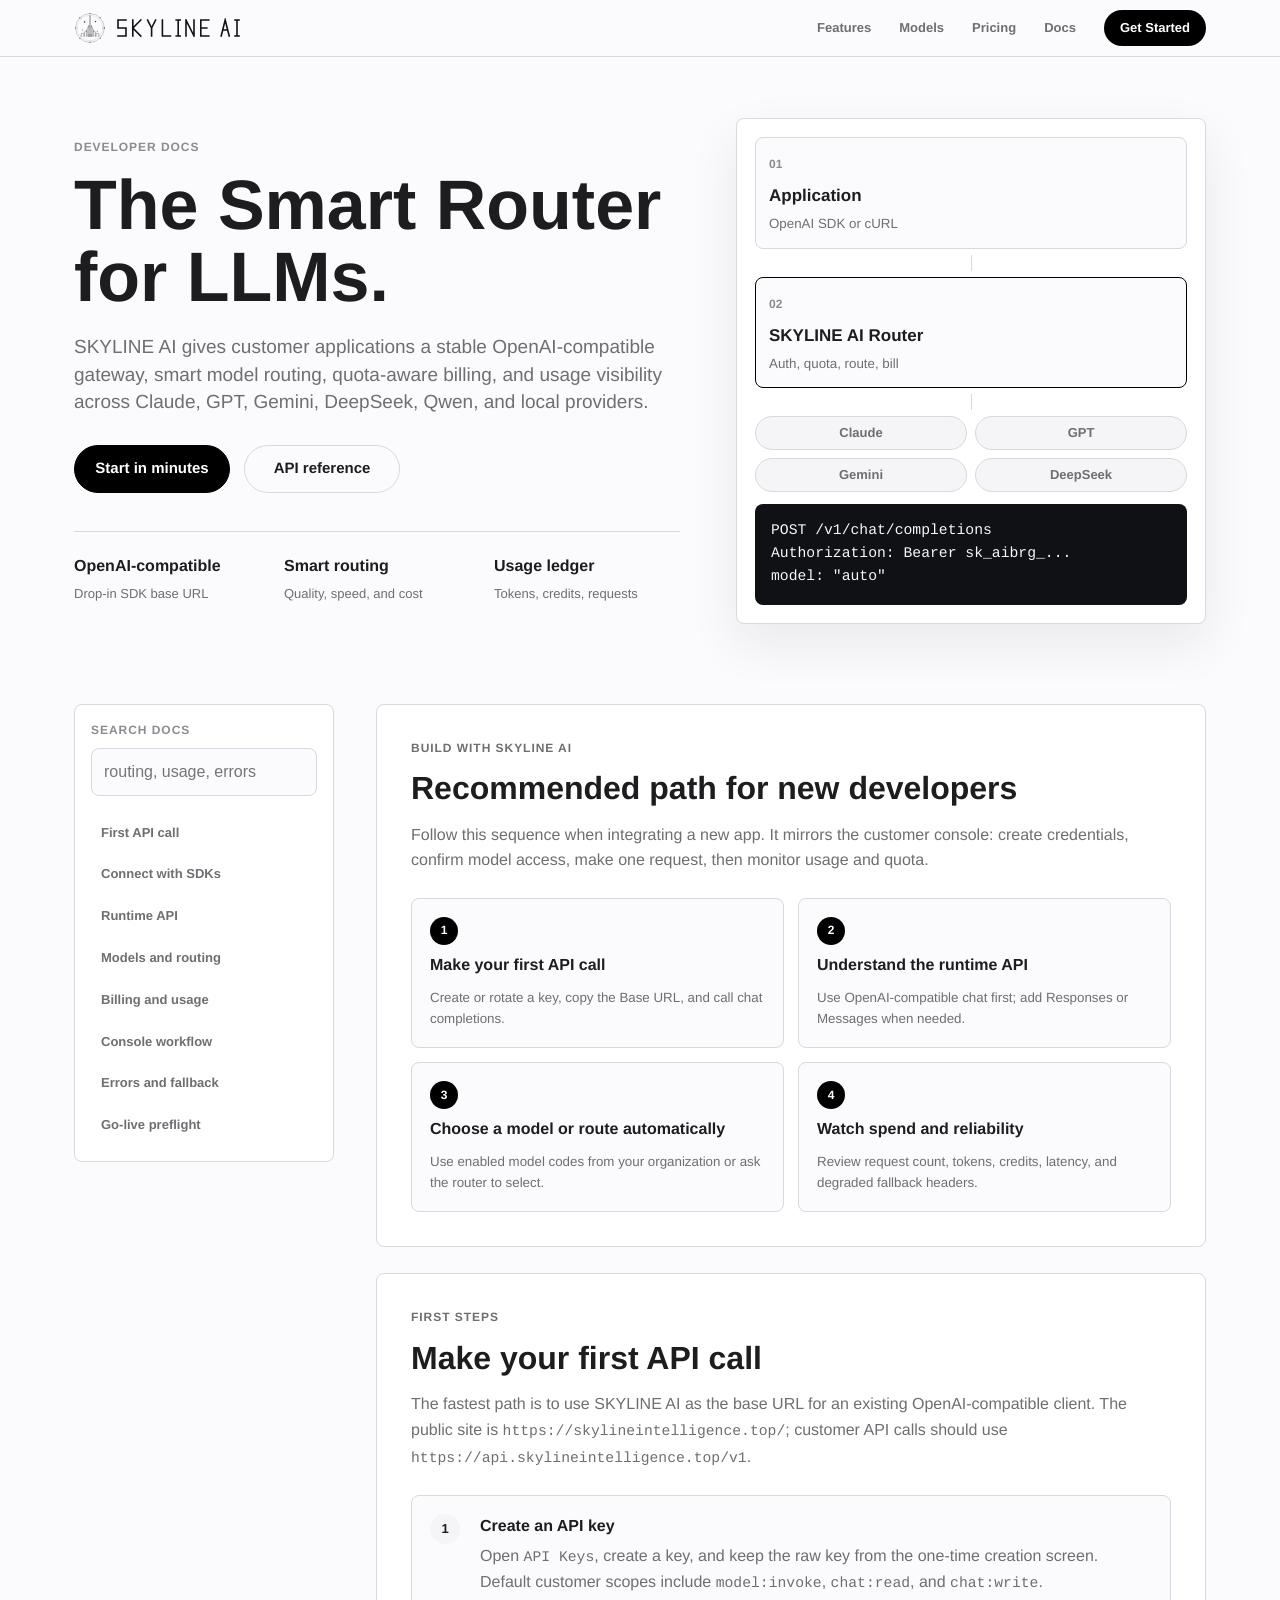
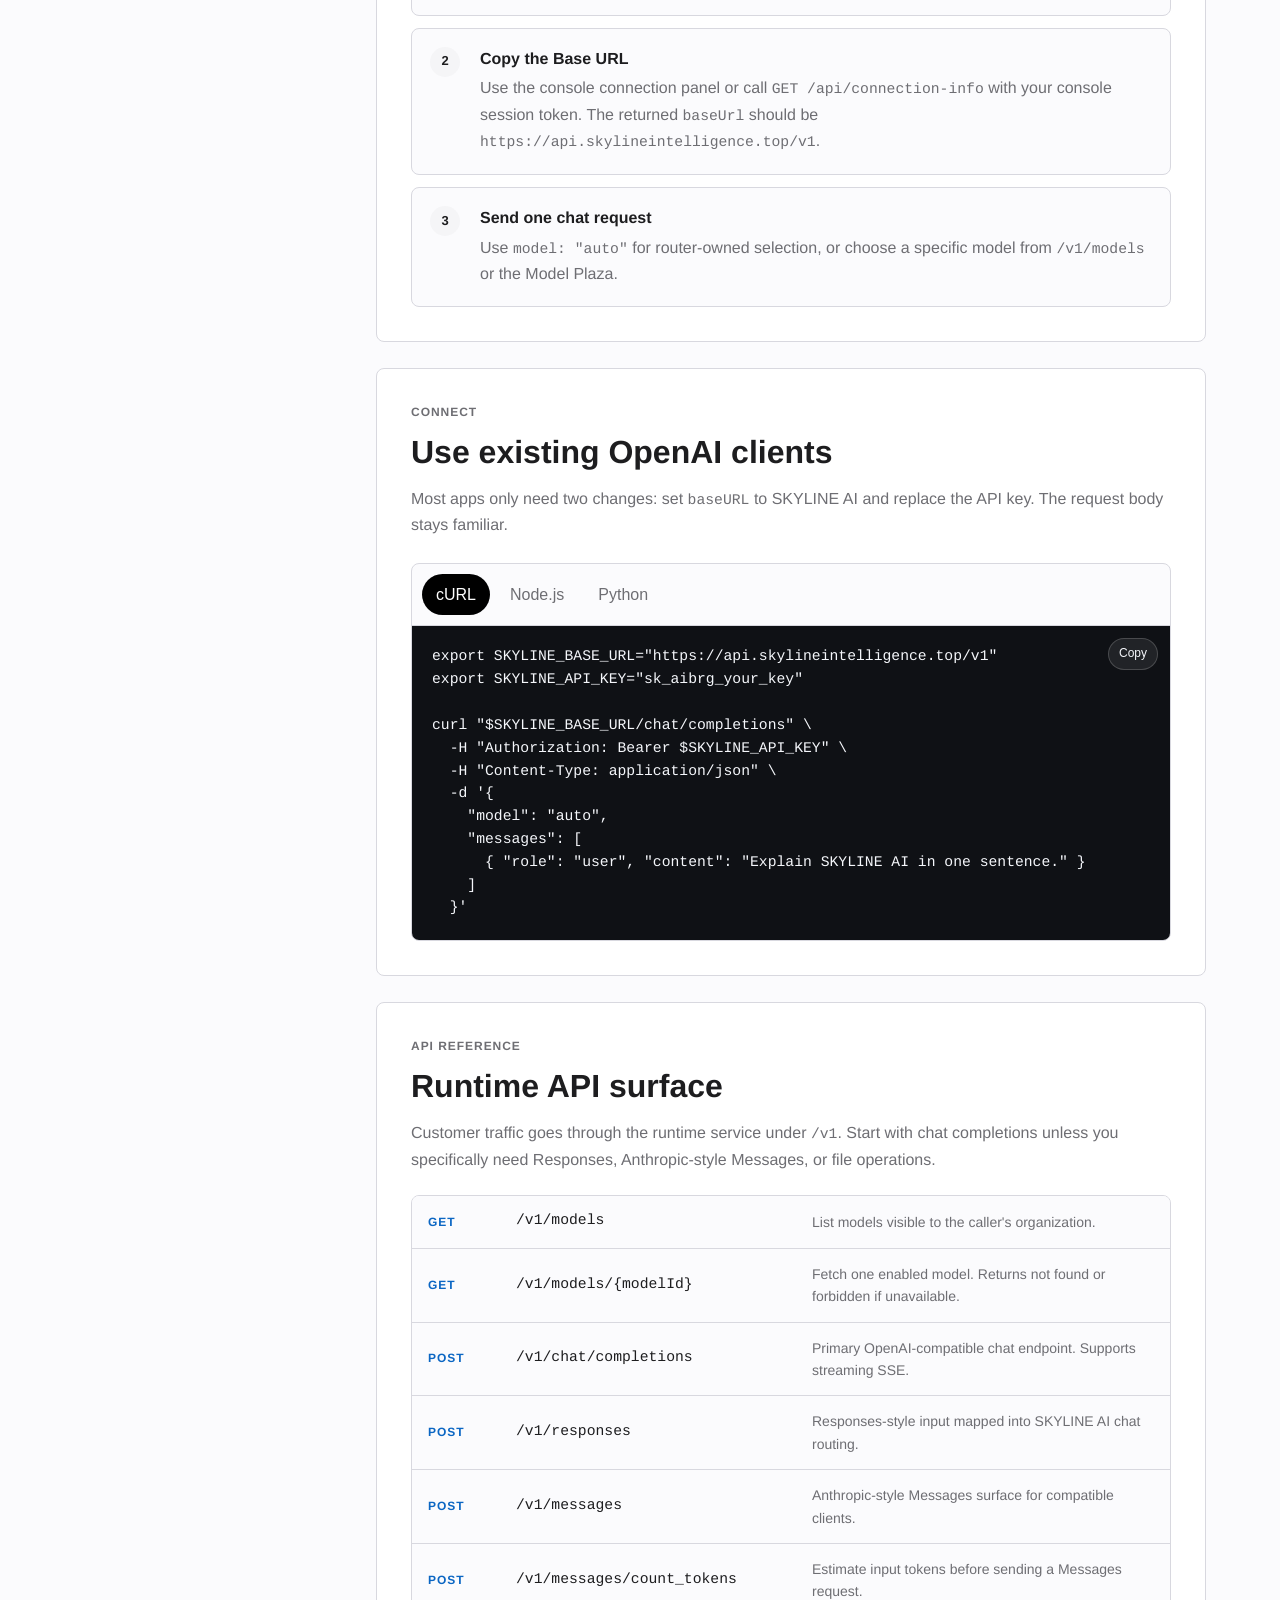
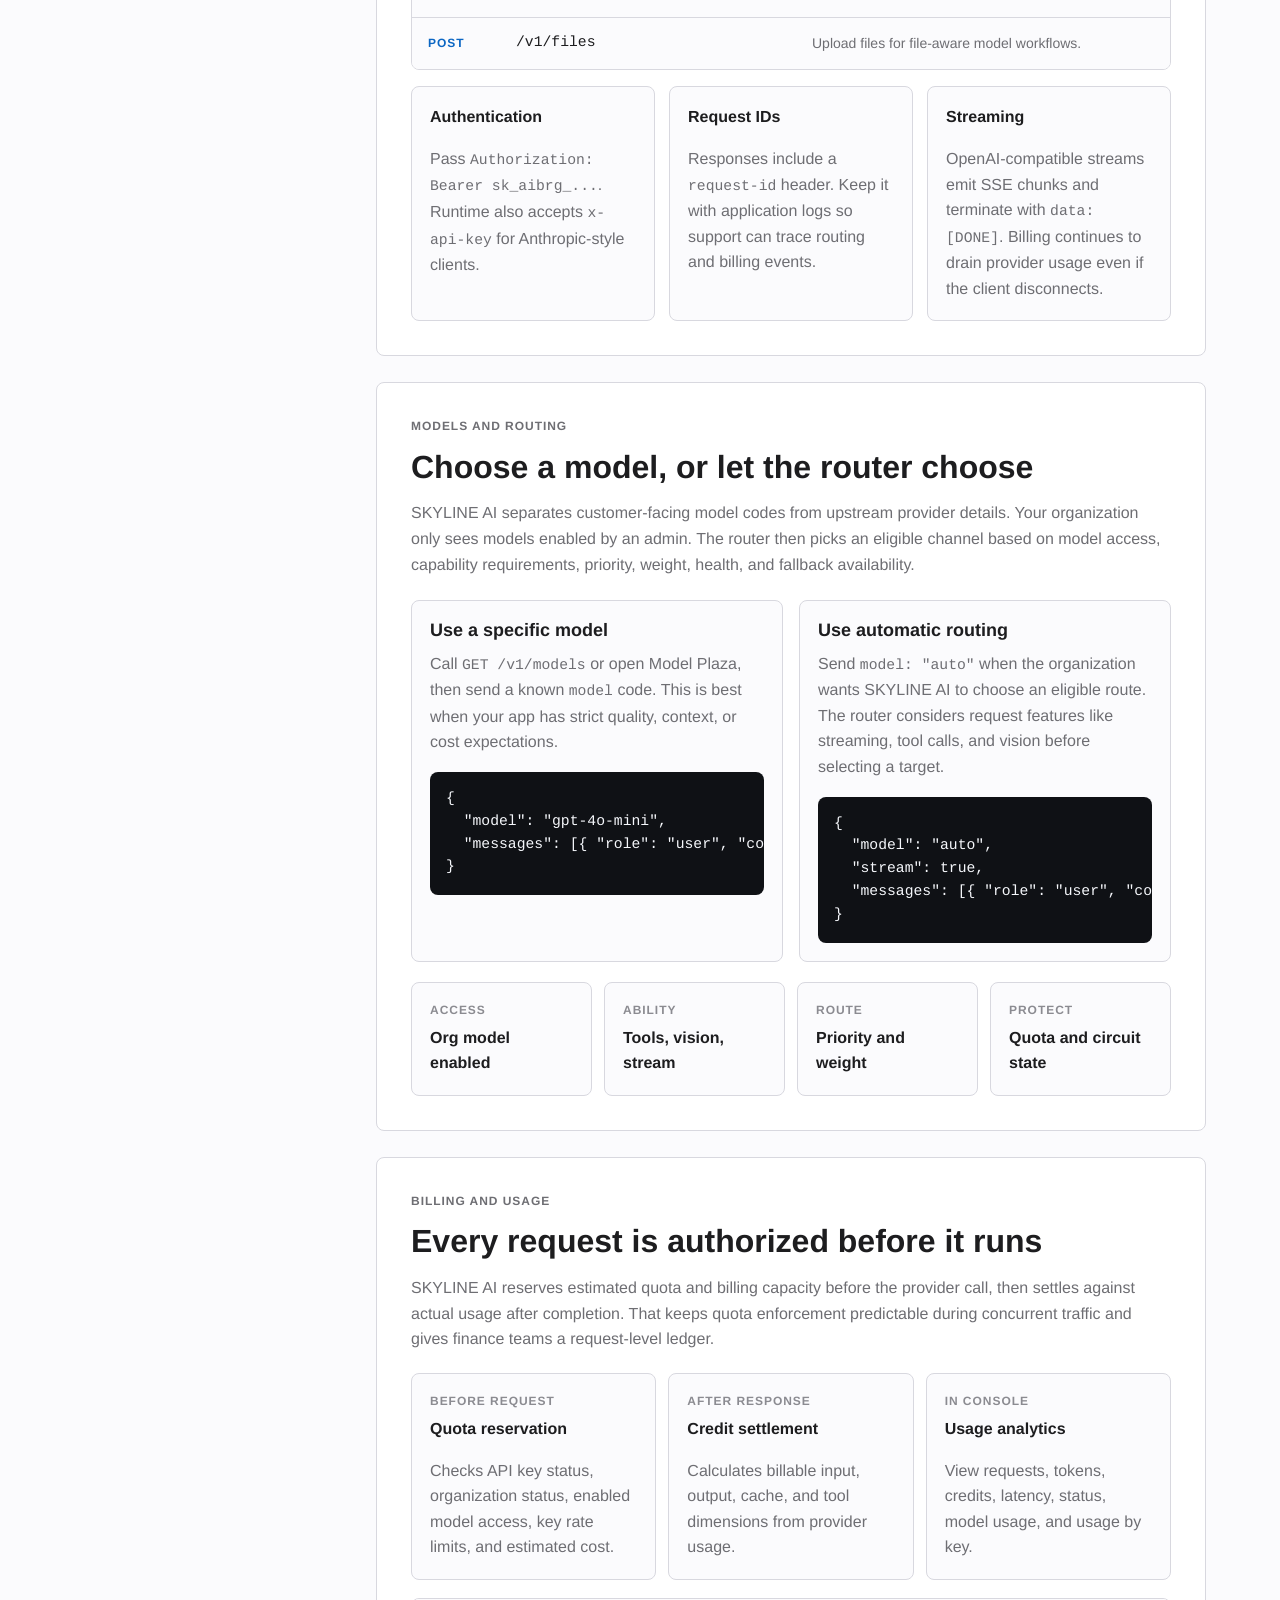
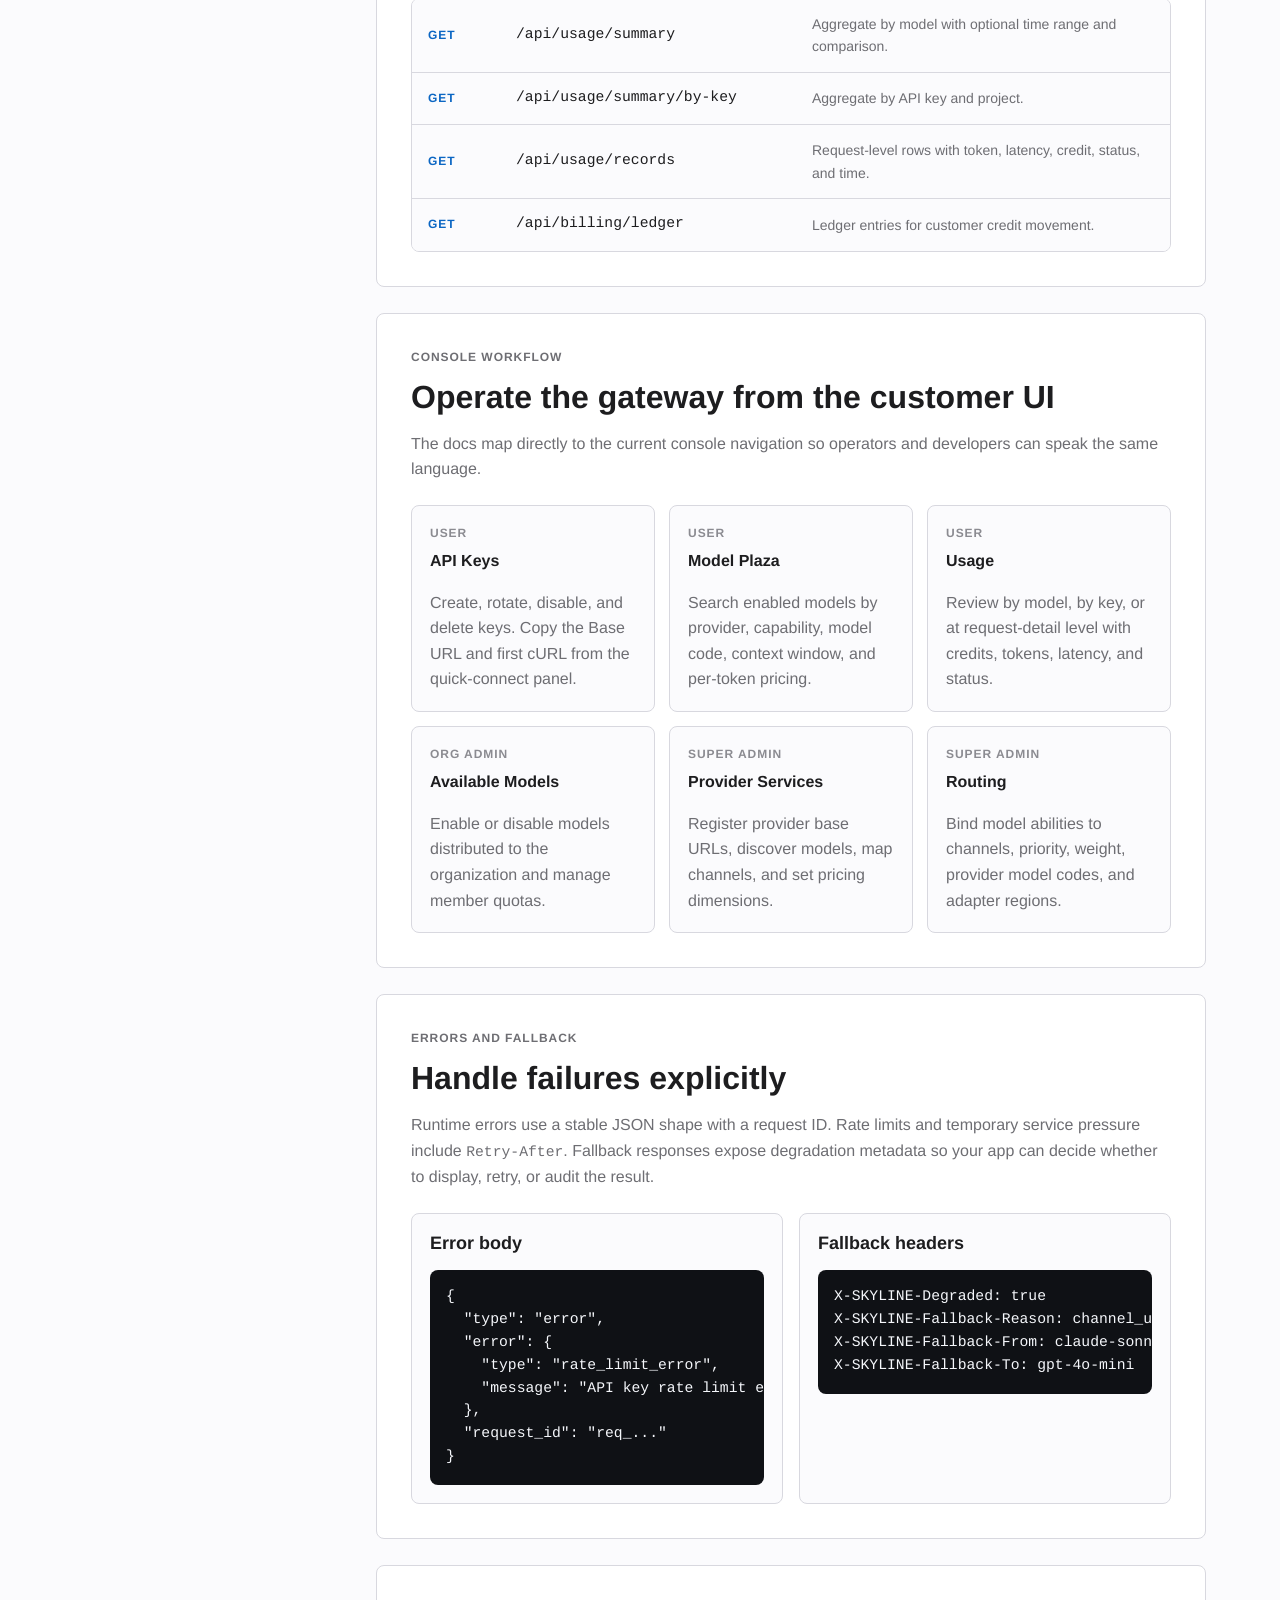
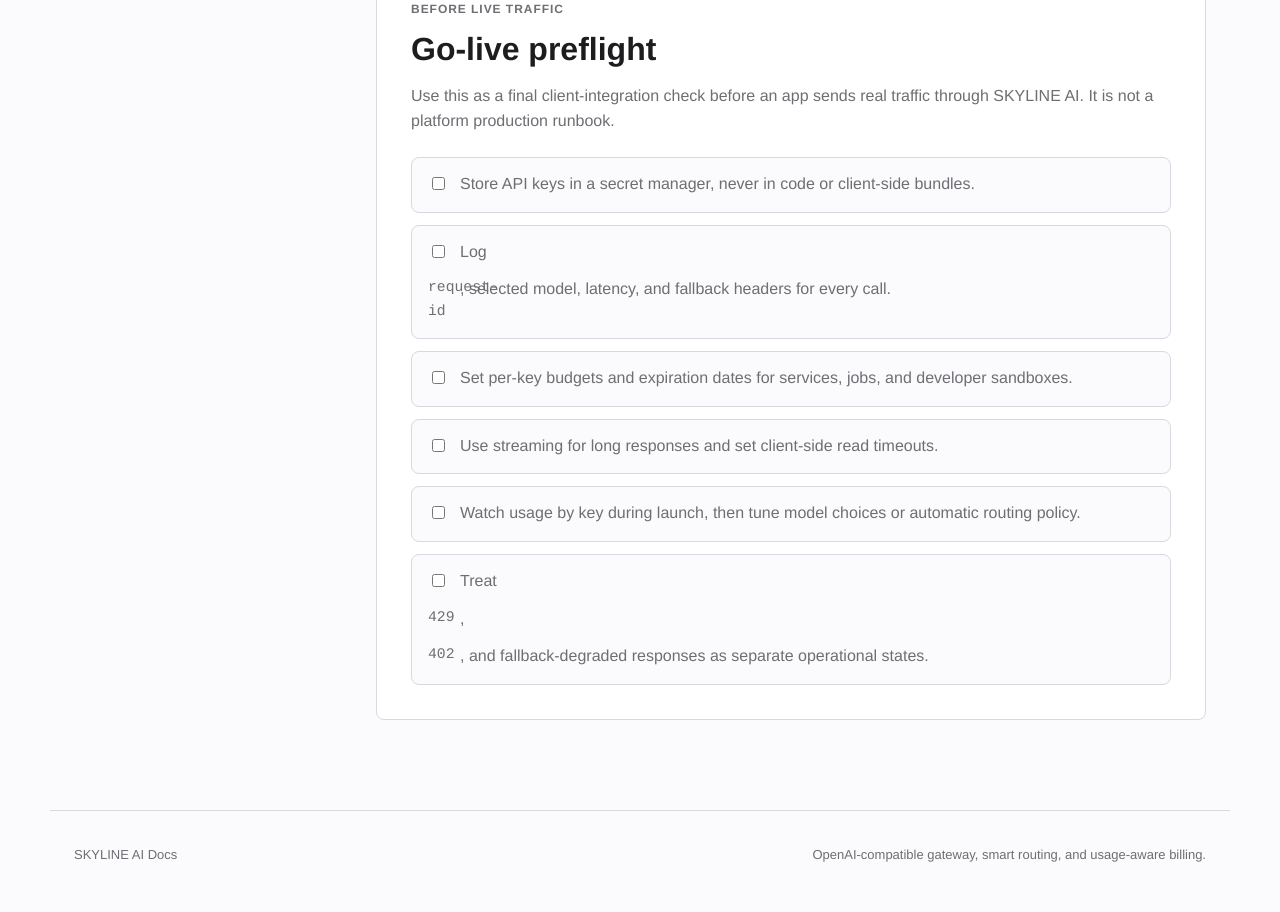
==== docs.html @ 6dda091a "Deploy: refresh index.html, add docs page, switch to linework brand mark" ====
<!DOCTYPE html>
<html lang="en" data-theme="light">
<head>
  <meta charset="UTF-8">
  <meta name="viewport" content="width=device-width, initial-scale=1.0">
  <meta name="description" content="SKYLINE AI developer docs for one OpenAI-compatible API, smart routing, model access, billing, and usage analytics.">
  <meta name="theme-color" content="#fbfbfd">
  <title>SKYLINE AI Docs</title>
  <link rel="stylesheet" href="./styles.css">
  <link rel="icon" type="image/svg+xml" href="./linework-logo/logo-stamp.svg">
</head>
<body>
  <header class="site-header">
    <nav class="top-nav" aria-label="Primary navigation">
      <a class="brand" href="https://skylineintelligence.top/" aria-label="SKYLINE AI home">
        <img class="brand-mark brand-mark--ink" src="./linework-logo/logo-skyline.svg" alt="" width="32" height="32">
        <img class="brand-mark brand-mark--reverse" src="./linework-logo/logo-skyline-reverse.svg" alt="" width="32" height="32">
        <img class="brand-wordmark" src="./linework-logo/wordmark-skyline-ai.svg" alt="SKYLINE AI" height="20">
      </a>
      <button class="menu-button" type="button" aria-expanded="false" aria-controls="primary-links">
        <span></span>
        <span></span>
      </button>
      <div class="nav-links" id="primary-links">
        <a href="https://skylineintelligence.top/#features">Features</a>
        <a href="https://skylineintelligence.top/#models">Models</a>
        <a href="https://skylineintelligence.top/#pricing">Pricing</a>
        <a href="https://api.skylineintelligence.top/docs/">Docs</a>
        <a class="nav-cta" href="https://skylineintelligence.top/#">Get Started</a>
      </div>
    </nav>
  </header>

  <main>
    <section class="hero" id="docs">
      <div class="hero-copy">
        <p class="eyebrow">Developer docs</p>
        <h1>The Smart Router for LLMs.</h1>
        <p class="hero-subtitle">SKYLINE AI gives customer applications a stable OpenAI-compatible gateway, smart model routing, quota-aware billing, and usage visibility across Claude, GPT, Gemini, DeepSeek, Qwen, and local providers.</p>
        <div class="hero-actions">
          <a class="button button-primary" href="#quickstart">Start in minutes</a>
          <a class="button button-outline" href="#api-reference">API reference</a>
        </div>
        <div class="hero-stats" aria-label="SKYLINE AI product signals">
          <div>
            <strong>OpenAI-compatible</strong>
            <span>Drop-in SDK base URL</span>
          </div>
          <div>
            <strong>Smart routing</strong>
            <span>Quality, speed, and cost</span>
          </div>
          <div>
            <strong>Usage ledger</strong>
            <span>Tokens, credits, requests</span>
          </div>
        </div>
      </div>
      <div class="hero-panel" aria-label="SKYLINE AI request flow preview">
        <div class="flow-card flow-card-source">
          <span>01</span>
          <strong>Application</strong>
          <small>OpenAI SDK or cURL</small>
        </div>
        <div class="flow-line"></div>
        <div class="flow-card flow-card-router">
          <span>02</span>
          <strong>SKYLINE AI Router</strong>
          <small>Auth, quota, route, bill</small>
        </div>
        <div class="flow-line"></div>
        <div class="flow-grid">
          <div class="model-pill">Claude</div>
          <div class="model-pill">GPT</div>
          <div class="model-pill">Gemini</div>
          <div class="model-pill">DeepSeek</div>
        </div>
        <pre><code>POST /v1/chat/completions
Authorization: Bearer sk_aibrg_...
model: "auto"</code></pre>
      </div>
    </section>

    <section class="docs-layout" id="overview">
      <aside class="docs-sidebar" aria-label="Documentation sections">
        <label class="search-box">
          <span>Search docs</span>
          <input type="search" id="docs-search" placeholder="routing, usage, errors">
        </label>
        <nav class="side-nav">
          <a href="#quickstart">First API call</a>
          <a href="#connect">Connect with SDKs</a>
          <a href="#api-reference">Runtime API</a>
          <a href="#models">Models and routing</a>
          <a href="#billing">Billing and usage</a>
          <a href="#console">Console workflow</a>
          <a href="#errors">Errors and fallback</a>
          <a href="#checklist">Go-live preflight</a>
        </nav>
      </aside>

      <div class="docs-content">
        <section class="doc-section intro-section" data-searchable="docs overview one api smart router openai compatible">
          <p class="eyebrow">Build with SKYLINE AI</p>
          <h2>Recommended path for new developers</h2>
          <p>Follow this sequence when integrating a new app. It mirrors the customer console: create credentials, confirm model access, make one request, then monitor usage and quota.</p>
          <div class="path-grid">
            <a class="path-card" href="#quickstart">
              <span>1</span>
              <strong>Make your first API call</strong>
              <small>Create or rotate a key, copy the Base URL, and call chat completions.</small>
            </a>
            <a class="path-card" href="#api-reference">
              <span>2</span>
              <strong>Understand the runtime API</strong>
              <small>Use OpenAI-compatible chat first; add Responses or Messages when needed.</small>
            </a>
            <a class="path-card" href="#models">
              <span>3</span>
              <strong>Choose a model or route automatically</strong>
              <small>Use enabled model codes from your organization or ask the router to select.</small>
            </a>
            <a class="path-card" href="#billing">
              <span>4</span>
              <strong>Watch spend and reliability</strong>
              <small>Review request count, tokens, credits, latency, and degraded fallback headers.</small>
            </a>
          </div>
        </section>

        <section class="doc-section" id="quickstart" data-searchable="quickstart first api call create key base url curl">
          <p class="eyebrow">First steps</p>
          <h2>Make your first API call</h2>
          <p>The fastest path is to use SKYLINE AI as the base URL for an existing OpenAI-compatible client. The public site is <code>https://skylineintelligence.top/</code>; customer API calls should use <code>https://api.skylineintelligence.top/v1</code>.</p>
          <ol class="step-list">
            <li>
              <span>1</span>
              <div>
                <strong>Create an API key</strong>
                <p>Open <code>API Keys</code>, create a key, and keep the raw key from the one-time creation screen. Default customer scopes include <code>model:invoke</code>, <code>chat:read</code>, and <code>chat:write</code>.</p>
              </div>
            </li>
            <li>
              <span>2</span>
              <div>
                <strong>Copy the Base URL</strong>
                <p>Use the console connection panel or call <code>GET /api/connection-info</code> with your console session token. The returned <code>baseUrl</code> should be <code>https://api.skylineintelligence.top/v1</code>.</p>
              </div>
            </li>
            <li>
              <span>3</span>
              <div>
                <strong>Send one chat request</strong>
                <p>Use <code>model: "auto"</code> for router-owned selection, or choose a specific model from <code>/v1/models</code> or the Model Plaza.</p>
              </div>
            </li>
          </ol>
        </section>

        <section class="doc-section" id="connect" data-searchable="sdk curl python node javascript openai compatible">
          <p class="eyebrow">Connect</p>
          <h2>Use existing OpenAI clients</h2>
          <p>Most apps only need two changes: set <code>baseURL</code> to SKYLINE AI and replace the API key. The request body stays familiar.</p>

          <div class="code-tabs" aria-label="API examples">
            <div class="tab-list" role="tablist">
              <button class="tab-button active" type="button" data-tab="curl" role="tab" aria-selected="true">cURL</button>
              <button class="tab-button" type="button" data-tab="node" role="tab" aria-selected="false">Node.js</button>
              <button class="tab-button" type="button" data-tab="python" role="tab" aria-selected="false">Python</button>
            </div>
            <div class="code-panel active" data-panel="curl">
              <button class="copy-button" type="button" data-copy-target="curl-code">Copy</button>
              <pre id="curl-code"><code>export SKYLINE_BASE_URL="https://api.skylineintelligence.top/v1"
export SKYLINE_API_KEY="sk_aibrg_your_key"

curl "$SKYLINE_BASE_URL/chat/completions" \
  -H "Authorization: Bearer $SKYLINE_API_KEY" \
  -H "Content-Type: application/json" \
  -d '{
    "model": "auto",
    "messages": [
      { "role": "user", "content": "Explain SKYLINE AI in one sentence." }
    ]
  }'</code></pre>
            </div>
            <div class="code-panel" data-panel="node">
              <button class="copy-button" type="button" data-copy-target="node-code">Copy</button>
              <pre id="node-code"><code>import OpenAI from "openai";

const client = new OpenAI({
  apiKey: process.env.SKYLINE_API_KEY,
  baseURL: process.env.SKYLINE_BASE_URL
});

const response = await client.chat.completions.create({
  model: "auto",
  messages: [
    { role: "user", content: "Write a launch checklist." }
  ],
  stream: false
});

process.stdout.write(response.choices[0].message.content);</code></pre>
            </div>
            <div class="code-panel" data-panel="python">
              <button class="copy-button" type="button" data-copy-target="python-code">Copy</button>
              <pre id="python-code"><code>from openai import OpenAI
import os

client = OpenAI(
    api_key=os.environ["SKYLINE_API_KEY"],
    base_url=os.environ["SKYLINE_BASE_URL"],
)

response = client.chat.completions.create(
    model="auto",
    messages=[
        {"role": "user", "content": "Summarize this product for a CTO."}
    ],
)

print(response.choices[0].message.content)</code></pre>
            </div>
          </div>
        </section>

        <section class="doc-section" id="api-reference" data-searchable="api reference endpoints runtime chat completions responses messages files models">
          <p class="eyebrow">API reference</p>
          <h2>Runtime API surface</h2>
          <p>Customer traffic goes through the runtime service under <code>/v1</code>. Start with chat completions unless you specifically need Responses, Anthropic-style Messages, or file operations.</p>
          <div class="endpoint-table" role="table" aria-label="SKYLINE AI runtime endpoints">
            <div role="row">
              <strong role="cell">GET</strong>
              <code role="cell">/v1/models</code>
              <span role="cell">List models visible to the caller's organization.</span>
            </div>
            <div role="row">
              <strong role="cell">GET</strong>
              <code role="cell">/v1/models/{modelId}</code>
              <span role="cell">Fetch one enabled model. Returns not found or forbidden if unavailable.</span>
            </div>
            <div role="row">
              <strong role="cell">POST</strong>
              <code role="cell">/v1/chat/completions</code>
              <span role="cell">Primary OpenAI-compatible chat endpoint. Supports streaming SSE.</span>
            </div>
            <div role="row">
              <strong role="cell">POST</strong>
              <code role="cell">/v1/responses</code>
              <span role="cell">Responses-style input mapped into SKYLINE AI chat routing.</span>
            </div>
            <div role="row">
              <strong role="cell">POST</strong>
              <code role="cell">/v1/messages</code>
              <span role="cell">Anthropic-style Messages surface for compatible clients.</span>
            </div>
            <div role="row">
              <strong role="cell">POST</strong>
              <code role="cell">/v1/messages/count_tokens</code>
              <span role="cell">Estimate input tokens before sending a Messages request.</span>
            </div>
            <div role="row">
              <strong role="cell">POST</strong>
              <code role="cell">/v1/files</code>
              <span role="cell">Upload files for file-aware model workflows.</span>
            </div>
          </div>

          <div class="note-grid">
            <div class="note-card">
              <strong>Authentication</strong>
              <p>Pass <code>Authorization: Bearer sk_aibrg_...</code>. Runtime also accepts <code>x-api-key</code> for Anthropic-style clients.</p>
            </div>
            <div class="note-card">
              <strong>Request IDs</strong>
              <p>Responses include a <code>request-id</code> header. Keep it with application logs so support can trace routing and billing events.</p>
            </div>
            <div class="note-card">
              <strong>Streaming</strong>
              <p>OpenAI-compatible streams emit SSE chunks and terminate with <code>data: [DONE]</code>. Billing continues to drain provider usage even if the client disconnects.</p>
            </div>
          </div>
        </section>

        <section class="doc-section" id="models" data-searchable="models routing auto route model plaza provider fallback vision tools streaming">
          <p class="eyebrow">Models and routing</p>
          <h2>Choose a model, or let the router choose</h2>
          <p>SKYLINE AI separates customer-facing model codes from upstream provider details. Your organization only sees models enabled by an admin. The router then picks an eligible channel based on model access, capability requirements, priority, weight, health, and fallback availability.</p>
          <div class="split-grid">
            <div class="doc-card">
              <h3>Use a specific model</h3>
              <p>Call <code>GET /v1/models</code> or open Model Plaza, then send a known <code>model</code> code. This is best when your app has strict quality, context, or cost expectations.</p>
              <pre><code>{
  "model": "gpt-4o-mini",
  "messages": [{ "role": "user", "content": "Hello" }]
}</code></pre>
            </div>
            <div class="doc-card">
              <h3>Use automatic routing</h3>
              <p>Send <code>model: "auto"</code> when the organization wants SKYLINE AI to choose an eligible route. The router considers request features like streaming, tool calls, and vision before selecting a target.</p>
              <pre><code>{
  "model": "auto",
  "stream": true,
  "messages": [{ "role": "user", "content": "Draft release notes" }]
}</code></pre>
            </div>
          </div>
          <div class="routing-strip" aria-label="Routing stages">
            <div><span>Access</span><strong>Org model enabled</strong></div>
            <div><span>Ability</span><strong>Tools, vision, stream</strong></div>
            <div><span>Route</span><strong>Priority and weight</strong></div>
            <div><span>Protect</span><strong>Quota and circuit state</strong></div>
          </div>
        </section>

        <section class="doc-section" id="billing" data-searchable="billing usage credits quota ledger budget usage summary api keys">
          <p class="eyebrow">Billing and usage</p>
          <h2>Every request is authorized before it runs</h2>
          <p>SKYLINE AI reserves estimated quota and billing capacity before the provider call, then settles against actual usage after completion. That keeps quota enforcement predictable during concurrent traffic and gives finance teams a request-level ledger.</p>
          <div class="metric-row">
            <div>
              <span>Before request</span>
              <strong>Quota reservation</strong>
              <p>Checks API key status, organization status, enabled model access, key rate limits, and estimated cost.</p>
            </div>
            <div>
              <span>After response</span>
              <strong>Credit settlement</strong>
              <p>Calculates billable input, output, cache, and tool dimensions from provider usage.</p>
            </div>
            <div>
              <span>In console</span>
              <strong>Usage analytics</strong>
              <p>View requests, tokens, credits, latency, status, model usage, and usage by key.</p>
            </div>
          </div>
          <div class="endpoint-table compact" role="table" aria-label="Customer usage endpoints">
            <div role="row"><strong role="cell">GET</strong><code role="cell">/api/usage/summary</code><span role="cell">Aggregate by model with optional time range and comparison.</span></div>
            <div role="row"><strong role="cell">GET</strong><code role="cell">/api/usage/summary/by-key</code><span role="cell">Aggregate by API key and project.</span></div>
            <div role="row"><strong role="cell">GET</strong><code role="cell">/api/usage/records</code><span role="cell">Request-level rows with token, latency, credit, status, and time.</span></div>
            <div role="row"><strong role="cell">GET</strong><code role="cell">/api/billing/ledger</code><span role="cell">Ledger entries for customer credit movement.</span></div>
          </div>
        </section>

        <section class="doc-section" id="console" data-searchable="console api keys model plaza usage org admin super admin provider channel">
          <p class="eyebrow">Console workflow</p>
          <h2>Operate the gateway from the customer UI</h2>
          <p>The docs map directly to the current console navigation so operators and developers can speak the same language.</p>
          <div class="console-grid">
            <div class="console-card">
              <span>USER</span>
              <strong>API Keys</strong>
              <p>Create, rotate, disable, and delete keys. Copy the Base URL and first cURL from the quick-connect panel.</p>
            </div>
            <div class="console-card">
              <span>USER</span>
              <strong>Model Plaza</strong>
              <p>Search enabled models by provider, capability, model code, context window, and per-token pricing.</p>
            </div>
            <div class="console-card">
              <span>USER</span>
              <strong>Usage</strong>
              <p>Review by model, by key, or at request-detail level with credits, tokens, latency, and status.</p>
            </div>
            <div class="console-card">
              <span>ORG ADMIN</span>
              <strong>Available Models</strong>
              <p>Enable or disable models distributed to the organization and manage member quotas.</p>
            </div>
            <div class="console-card">
              <span>SUPER ADMIN</span>
              <strong>Provider Services</strong>
              <p>Register provider base URLs, discover models, map channels, and set pricing dimensions.</p>
            </div>
            <div class="console-card">
              <span>SUPER ADMIN</span>
              <strong>Routing</strong>
              <p>Bind model abilities to channels, priority, weight, provider model codes, and adapter regions.</p>
            </div>
          </div>
        </section>

        <section class="doc-section" id="errors" data-searchable="errors fallback degraded retry after request id rate limit insufficient balance">
          <p class="eyebrow">Errors and fallback</p>
          <h2>Handle failures explicitly</h2>
          <p>Runtime errors use a stable JSON shape with a request ID. Rate limits and temporary service pressure include <code>Retry-After</code>. Fallback responses expose degradation metadata so your app can decide whether to display, retry, or audit the result.</p>
          <div class="split-grid">
            <div class="doc-card">
              <h3>Error body</h3>
              <pre><code>{
  "type": "error",
  "error": {
    "type": "rate_limit_error",
    "message": "API key rate limit exceeded"
  },
  "request_id": "req_..."
}</code></pre>
            </div>
            <div class="doc-card">
              <h3>Fallback headers</h3>
              <pre><code>X-SKYLINE-Degraded: true
X-SKYLINE-Fallback-Reason: channel_unhealthy
X-SKYLINE-Fallback-From: claude-sonnet
X-SKYLINE-Fallback-To: gpt-4o-mini</code></pre>
            </div>
          </div>
        </section>

        <section class="doc-section" id="checklist" data-searchable="go live preflight integration api key logging quota retries">
          <p class="eyebrow">Before live traffic</p>
          <h2>Go-live preflight</h2>
          <p>Use this as a final client-integration check before an app sends real traffic through SKYLINE AI. It is not a platform production runbook.</p>
          <div class="checklist">
            <label><input type="checkbox"> Store API keys in a secret manager, never in code or client-side bundles.</label>
            <label><input type="checkbox"> Log <code>request-id</code>, selected model, latency, and fallback headers for every call.</label>
            <label><input type="checkbox"> Set per-key budgets and expiration dates for services, jobs, and developer sandboxes.</label>
            <label><input type="checkbox"> Use streaming for long responses and set client-side read timeouts.</label>
            <label><input type="checkbox"> Watch usage by key during launch, then tune model choices or automatic routing policy.</label>
            <label><input type="checkbox"> Treat <code>429</code>, <code>402</code>, and fallback-degraded responses as separate operational states.</label>
          </div>
        </section>

        <p class="empty-search" hidden>No docs sections match that search.</p>
      </div>
    </section>
  </main>

  <footer class="site-footer">
    <span>SKYLINE AI Docs</span>
    <span>OpenAI-compatible gateway, smart routing, and usage-aware billing.</span>
  </footer>

  <script src="./app.js"></script>
</body>
</html>
---- styles.css ----
:root {
  --bg-primary: #fbfbfd;
  --bg-secondary: #ffffff;
  --bg-tertiary: #f5f5f7;
  --text-primary: #1d1d1f;
  --text-secondary: #6e6e73;
  --text-tertiary: #8b8b91;
  --accent: #000000;
  --accent-hover: #333333;
  --accent-ink: #ffffff;
  --success: #1c7c46;
  --blue: #0b66c3;
  --warning: #a15c00;
  --border: #d8d8df;
  --shadow: rgba(29, 29, 31, 0.08);
  --code-bg: #0f1115;
  --code-fg: #f5f7fb;
  --code-button-border: rgba(255, 255, 255, 0.18);
  --code-button-bg: rgba(255, 255, 255, 0.08);
  --radius-card: 0.5rem;
  --radius-pill: 62.4375rem;
}

html[data-theme="dark"] {
  --bg-primary: #050506;
  --bg-secondary: #111113;
  --bg-tertiary: #1a1a1d;
  --text-primary: #f5f5f7;
  --text-secondary: #b4b4bb;
  --text-tertiary: #85858d;
  --accent: #ffffff;
  --accent-hover: #e6e6ea;
  --accent-ink: #050506;
  --success: #32d074;
  --blue: #68aaf8;
  --warning: #ffbe55;
  --border: #303036;
  --shadow: rgba(0, 0, 0, 0.35);
  --code-bg: #08090c;
  --code-fg: #f5f7fb;
  --code-button-border: rgba(255, 255, 255, 0.22);
  --code-button-bg: rgba(255, 255, 255, 0.1);
}

* {
  box-sizing: border-box;
}

html {
  scroll-padding-top: 5.25rem;
  scroll-behavior: smooth;
}

body {
  margin: 0;
  font-family: -apple-system, BlinkMacSystemFont, "Inter", "Segoe UI", sans-serif;
  background: var(--bg-primary);
  color: var(--text-primary);
  line-height: 1.6;
  -webkit-font-smoothing: antialiased;
  text-rendering: geometricPrecision;
}

a {
  color: inherit;
  text-decoration: none;
}

button,
input {
  font: inherit;
}

code {
  font-family: "SFMono-Regular", Consolas, "Liberation Mono", monospace;
  font-size: 0.92em;
}

pre {
  margin: 0;
  max-width: 100%;
  min-width: 0;
  overflow-x: auto;
  white-space: pre;
}

pre code {
  display: block;
  min-width: 0;
  color: var(--code-fg);
  line-height: 1.55;
}

.site-header {
  position: fixed;
  inset: 0 0 auto;
  z-index: 20;
  border-bottom: 0.0625rem solid var(--border);
  background: color-mix(in srgb, var(--bg-primary) 88%, transparent);
  backdrop-filter: blur(1.125rem);
}

.top-nav {
  max-width: 73.75rem;
  min-height: 3.5rem;
  margin: 0 auto;
  padding: 0 1.5rem;
  display: flex;
  align-items: center;
  justify-content: space-between;
  gap: 1.5rem;
}

.brand {
  display: inline-flex;
  align-items: center;
  gap: 0.625rem;
  font-size: 1.125rem;
  font-weight: 650;
  letter-spacing: 0;
  text-decoration: none;
  color: var(--text-primary);
}

.brand-mark {
  width: 2rem;
  height: 2rem;
  flex-shrink: 0;
  display: block;
}

.brand-mark--reverse { display: none; }
[data-theme="dark"] .brand-mark--ink { display: none; }
[data-theme="dark"] .brand-mark--reverse { display: block; }

.brand-wordmark {
  height: 1.25rem;
  width: auto;
  flex-shrink: 0;
  display: block;
  filter: none;
}

[data-theme="dark"] .brand-wordmark {
  filter: invert(1);
}

@media (max-width: 640px) {
  .brand-wordmark { display: none; }
}

.nav-links {
  display: flex;
  align-items: center;
  gap: 1.75rem;
}

.nav-links a {
  position: relative;
  color: var(--text-secondary);
  font-size: 0.8125rem;
  font-weight: 550;
}

.nav-links a:hover,
.nav-links a:focus-visible {
  color: var(--text-primary);
}

.nav-links a:not(.nav-cta)::after {
  content: "";
  position: absolute;
  left: 0;
  bottom: -0.375rem;
  width: 0;
  height: 0.125rem;
  background: var(--accent);
  transition: width 160ms ease;
}

.nav-links a:hover::after,
.nav-links a:focus-visible::after {
  width: 100%;
}

.nav-cta {
  padding: 0.5rem 1rem;
  border-radius: var(--radius-pill);
  background: var(--accent);
  color: var(--accent-ink) !important;
}

.menu-button {
  display: none;
  width: 2.5rem;
  height: 2.5rem;
  border: 0.0625rem solid var(--border);
  border-radius: 0.5rem;
  background: var(--bg-secondary);
  cursor: pointer;
}

.menu-button span {
  display: block;
  width: 1.125rem;
  height: 0.125rem;
  margin: 0.3125rem auto;
  background: var(--text-primary);
}

.hero {
  max-width: 73.75rem;
  margin: 0 auto;
  padding: 7.375rem 1.5rem 2.25rem;
  display: grid;
  grid-template-columns: minmax(0, 1fr) minmax(22.5rem, 29.375rem);
  gap: 3.5rem;
  align-items: center;
}

.eyebrow {
  margin: 0 0 0.75rem;
  color: var(--text-tertiary);
  font-size: 0.75rem;
  font-weight: 700;
  letter-spacing: 0.08em;
  text-transform: uppercase;
}

.hero h1 {
  margin: 0;
  max-width: 45rem;
  font-size: clamp(2.75rem, 7vw, 4.375rem);
  line-height: 1.04;
  letter-spacing: 0;
  font-weight: 760;
}

.hero-subtitle {
  max-width: 40.625rem;
  margin: 1.25rem 0 0;
  color: var(--text-secondary);
  font-size: 1.1875rem;
  line-height: 1.45;
}

.hero-actions {
  display: flex;
  flex-wrap: wrap;
  gap: 0.875rem;
  margin-top: 1.75rem;
}

.button {
  min-width: 9.75rem;
  min-height: 2.875rem;
  padding: 0.6875rem 1.25rem;
  border-radius: var(--radius-pill);
  display: inline-flex;
  align-items: center;
  justify-content: center;
  border: 0.0625rem solid var(--border);
  font-size: 0.9375rem;
  font-weight: 650;
  transition: transform 160ms ease, border-color 160ms ease, background 160ms ease;
}

.button:hover,
.button:focus-visible {
  transform: translateY(-0.125rem);
}

.button-primary {
  background: var(--accent);
  color: var(--accent-ink);
  border-color: var(--accent);
}

.button-outline {
  background: transparent;
  color: var(--text-primary);
}

.hero-stats {
  margin-top: 2.375rem;
  padding-top: 1.375rem;
  border-top: 0.0625rem solid var(--border);
  display: grid;
  grid-template-columns: repeat(3, minmax(0, 1fr));
  gap: 1.5rem;
}

.hero-stats strong,
.hero-stats span {
  display: block;
}

.hero-stats strong {
  font-size: 1rem;
  margin-bottom: 0.25rem;
}

.hero-stats span {
  color: var(--text-secondary);
  font-size: 0.8125rem;
}

.hero-panel {
  padding: 1.125rem;
  border: 0.0625rem solid var(--border);
  border-radius: var(--radius-card);
  background: var(--bg-secondary);
  box-shadow: 0 1.25rem 3.125rem var(--shadow);
}

.flow-card {
  border: 0.0625rem solid var(--border);
  border-radius: var(--radius-card);
  padding: 0.8125rem;
  background: var(--bg-primary);
}

.flow-card span {
  display: inline-block;
  margin-bottom: 0.5rem;
  color: var(--text-tertiary);
  font-size: 0.75rem;
  font-weight: 700;
}

.flow-card strong,
.flow-card small {
  display: block;
}

.flow-card strong {
  font-size: 1.0625rem;
  margin-bottom: 0.25rem;
}

.flow-card small {
  color: var(--text-secondary);
}

.flow-card-router {
  border-color: var(--accent);
}

.flow-line {
  width: 0.0625rem;
  height: 1rem;
  margin: 0.375rem auto;
  background: var(--border);
}

.flow-grid {
  display: grid;
  grid-template-columns: repeat(2, 1fr);
  gap: 0.5rem;
  margin-bottom: 0.75rem;
}

.model-pill {
  min-height: 2.125rem;
  display: flex;
  align-items: center;
  justify-content: center;
  border: 0.0625rem solid var(--border);
  border-radius: var(--radius-pill);
  color: var(--text-secondary);
  background: var(--bg-tertiary);
  font-size: 0.8125rem;
  font-weight: 650;
}

.hero-panel pre,
.code-panel,
.doc-card pre {
  position: relative;
  border-radius: var(--radius-card);
  background: var(--code-bg);
  color: var(--code-fg);
  padding: 1rem;
}

.docs-layout {
  max-width: 73.75rem;
  margin: 0 auto;
  padding: 2.75rem 1.5rem 5.625rem;
  display: grid;
  grid-template-columns: 16.25rem minmax(0, 1fr);
  gap: 2.625rem;
  align-items: start;
}

.docs-layout > *,
.docs-content,
.doc-section,
.docs-sidebar,
.code-tabs,
.path-card,
.note-card,
.console-card,
.doc-card,
.split-grid > *,
.routing-strip > *,
.metric-row > * {
  min-width: 0;
}

.docs-sidebar {
  position: sticky;
  top: 5.125rem;
  padding: 1rem;
  border: 0.0625rem solid var(--border);
  border-radius: var(--radius-card);
  background: var(--bg-secondary);
}

.search-box span {
  display: block;
  margin-bottom: 0.5rem;
  color: var(--text-tertiary);
  font-size: 0.75rem;
  font-weight: 700;
  letter-spacing: 0.08em;
  text-transform: uppercase;
}

.search-box input {
  width: 100%;
  min-height: 2.5rem;
  padding: 0.625rem 0.75rem;
  border: 0.0625rem solid var(--border);
  border-radius: 0.5rem;
  background: var(--bg-primary);
  color: var(--text-primary);
}

.side-nav {
  display: grid;
  gap: 0.1875rem;
  margin-top: 1.125rem;
}

.side-nav a {
  padding: 0.5625rem 0.625rem;
  border-radius: 0.5rem;
  color: var(--text-secondary);
  font-size: 0.8125rem;
  font-weight: 560;
}

.side-nav a:hover,
.side-nav a:focus-visible,
.side-nav a.active {
  color: var(--text-primary);
  background: var(--bg-tertiary);
}

.theme-toggle {
  width: 100%;
  margin-top: 1.125rem;
  min-height: 2.375rem;
  border: 0.0625rem solid var(--border);
  border-radius: var(--radius-pill);
  background: transparent;
  color: var(--text-primary);
  cursor: pointer;
}

.docs-content {
  display: grid;
  gap: 1.625rem;
}

.doc-section {
  padding: 2.125rem;
  border: 0.0625rem solid var(--border);
  border-radius: var(--radius-card);
  background: var(--bg-secondary);
}

.doc-section h2 {
  margin: 0;
  font-size: 2rem;
  line-height: 1.15;
  letter-spacing: 0;
}

.doc-section h3 {
  margin: 0 0 0.625rem;
  font-size: 1.125rem;
  line-height: 1.25;
}

.doc-section p {
  color: var(--text-secondary);
}

.doc-section > p:last-child {
  margin-bottom: 0;
}

.path-grid,
.note-grid,
.console-grid {
  display: grid;
  gap: 0.875rem;
}

.path-grid {
  grid-template-columns: repeat(2, minmax(0, 1fr));
  margin-top: 1.5rem;
}

.path-card,
.note-card,
.console-card,
.doc-card {
  border: 0.0625rem solid var(--border);
  border-radius: var(--radius-card);
  padding: 1.125rem;
  background: var(--bg-primary);
}

.path-card {
  display: grid;
  gap: 0.5rem;
  transition: transform 160ms ease, border-color 160ms ease;
}

.path-card:hover,
.path-card:focus-visible {
  transform: translateY(-0.125rem);
  border-color: var(--accent);
}

.path-card span {
  width: 1.75rem;
  height: 1.75rem;
  border-radius: var(--radius-pill);
  display: inline-flex;
  align-items: center;
  justify-content: center;
  background: var(--accent);
  color: var(--accent-ink);
  font-size: 0.75rem;
  font-weight: 700;
}

.path-card strong,
.console-card strong,
.note-card strong {
  font-size: 1rem;
}

.path-card small,
.console-card p,
.note-card p {
  color: var(--text-secondary);
}

.step-list {
  display: grid;
  gap: 0.75rem;
  margin: 1.5rem 0 0;
  padding: 0;
  list-style: none;
}

.step-list li {
  display: grid;
  grid-template-columns: 2.25rem 1fr;
  gap: 0.875rem;
  padding: 1.125rem;
  border: 0.0625rem solid var(--border);
  border-radius: var(--radius-card);
  background: var(--bg-primary);
}

.step-list li > span {
  width: 1.875rem;
  height: 1.875rem;
  border-radius: var(--radius-pill);
  display: inline-flex;
  align-items: center;
  justify-content: center;
  background: var(--bg-tertiary);
  color: var(--text-primary);
  font-size: 0.8125rem;
  font-weight: 700;
}

.step-list strong {
  display: block;
  margin-bottom: 0.25rem;
}

.step-list p {
  margin: 0;
}

.code-tabs {
  margin-top: 1.5rem;
  border: 0.0625rem solid var(--border);
  border-radius: var(--radius-card);
  overflow: hidden;
  background: var(--bg-primary);
}

.tab-list {
  display: flex;
  flex-wrap: wrap;
  gap: 0.375rem;
  padding: 0.625rem;
  border-bottom: 0.0625rem solid var(--border);
}

.tab-button {
  min-height: 2.125rem;
  padding: 0.4375rem 0.8125rem;
  border: 0.0625rem solid transparent;
  border-radius: var(--radius-pill);
  background: transparent;
  color: var(--text-secondary);
  cursor: pointer;
}

.tab-button.active {
  background: var(--accent);
  color: var(--accent-ink);
}

.code-panel {
  display: none;
  border-radius: 0;
  padding: 1.25rem;
}

.code-panel.active {
  display: block;
}

.copy-button {
  position: absolute;
  top: 0.75rem;
  right: 0.75rem;
  min-height: 1.875rem;
  padding: 0.3125rem 0.625rem;
  border: 0.0625rem solid var(--code-button-border);
  border-radius: var(--radius-pill);
  background: var(--code-button-bg);
  color: var(--code-fg);
  cursor: pointer;
  font-size: 0.75rem;
}

.endpoint-table {
  display: grid;
  margin-top: 1.375rem;
  border: 0.0625rem solid var(--border);
  border-radius: var(--radius-card);
  overflow: hidden;
}

.endpoint-table div[role="row"] {
  display: grid;
  grid-template-columns: 4.5rem minmax(11.875rem, 17.5rem) 1fr;
  gap: 1rem;
  align-items: center;
  padding: 0.875rem 1rem;
  border-bottom: 0.0625rem solid var(--border);
  background: var(--bg-primary);
}

.endpoint-table div[role="row"]:last-child {
  border-bottom: 0;
}

.endpoint-table strong {
  color: var(--blue);
  font-size: 0.75rem;
  letter-spacing: 0.08em;
}

.endpoint-table span {
  color: var(--text-secondary);
  font-size: 0.875rem;
}

.endpoint-table code {
  color: var(--text-primary);
  overflow-wrap: anywhere;
}

.compact {
  margin-top: 1.125rem;
}

.note-grid {
  grid-template-columns: repeat(3, minmax(0, 1fr));
  margin-top: 1rem;
}

.note-card p {
  margin-bottom: 0;
}

.split-grid {
  display: grid;
  grid-template-columns: repeat(2, minmax(0, 1fr));
  gap: 1rem;
  margin-top: 1.375rem;
}

.doc-card p {
  margin-top: 0;
}

.doc-card pre {
  margin-top: 1rem;
}

.routing-strip,
.metric-row {
  display: grid;
  gap: 0.75rem;
  margin-top: 1.25rem;
}

.routing-strip {
  grid-template-columns: repeat(4, minmax(0, 1fr));
}

.routing-strip div,
.metric-row div {
  padding: 1.125rem;
  border: 0.0625rem solid var(--border);
  border-radius: var(--radius-card);
  background: var(--bg-primary);
}

.routing-strip span,
.metric-row span,
.console-card span {
  display: block;
  margin-bottom: 0.375rem;
  color: var(--text-tertiary);
  font-size: 0.75rem;
  font-weight: 700;
  letter-spacing: 0.08em;
  text-transform: uppercase;
}

.routing-strip strong,
.metric-row strong {
  display: block;
}

.metric-row {
  grid-template-columns: repeat(3, minmax(0, 1fr));
}

.metric-row p {
  margin-bottom: 0;
}

.console-grid {
  grid-template-columns: repeat(3, minmax(0, 1fr));
  margin-top: 1.375rem;
}

.console-card p {
  margin-bottom: 0;
}

.checklist {
  display: grid;
  gap: 0.75rem;
  margin-top: 1.375rem;
}

.checklist label {
  display: grid;
  grid-template-columns: 1.25rem 1fr;
  gap: 0.75rem;
  align-items: start;
  padding: 0.875rem 1rem;
  border: 0.0625rem solid var(--border);
  border-radius: var(--radius-card);
  background: var(--bg-primary);
  color: var(--text-secondary);
}

.checklist input {
  margin-top: 0.3125rem;
  accent-color: var(--accent);
}

.empty-search {
  padding: 1.625rem;
  border: 0.0625rem dashed var(--border);
  border-radius: var(--radius-card);
  color: var(--text-secondary);
  text-align: center;
}

.site-footer {
  max-width: 73.75rem;
  margin: 0 auto;
  padding: 2.125rem 1.5rem 2.875rem;
  border-top: 0.0625rem solid var(--border);
  display: flex;
  justify-content: space-between;
  gap: 1.25rem;
  color: var(--text-secondary);
  font-size: 0.8125rem;
}

@media (max-width: 61.25rem) {
  .hero {
    grid-template-columns: 1fr;
    padding-top: 6.5rem;
  }

  .docs-layout {
    grid-template-columns: minmax(0, 1fr);
  }

  .docs-sidebar {
    position: static;
  }

  .side-nav {
    grid-template-columns: repeat(2, minmax(0, 1fr));
  }

  .note-grid,
  .console-grid,
  .metric-row {
    grid-template-columns: 1fr 1fr;
  }
}

@media (max-width: 47.5rem) {
  .top-nav {
    padding: 0 1rem;
  }

  .menu-button {
    display: block;
  }

  .nav-links {
    position: absolute;
    top: 3.625rem;
    left: 0;
    right: 0;
    display: grid;
    gap: 0;
    padding: 0.75rem 1.125rem 1.125rem;
    border-bottom: 0.0625rem solid var(--border);
    background: var(--bg-primary);
    transform: translateY(-120%);
    opacity: 0;
    pointer-events: none;
    transition: transform 160ms ease, opacity 160ms ease;
  }

  .nav-links.open {
    transform: translateY(0);
    opacity: 1;
    pointer-events: auto;
  }

  .nav-links a {
    padding: 0.6875rem 0;
  }

  .nav-cta {
    margin-top: 0.5rem;
    text-align: center;
  }

  .hero {
    padding: 5.875rem 1.125rem 1.875rem;
    gap: 1.5rem;
  }

  .hero h1 {
    font-size: 2.875rem;
  }

  .hero-subtitle {
    font-size: 1.0625rem;
  }

  .hero-actions {
    flex-direction: column;
    margin-top: 1.375rem;
  }

  .button {
    width: 100%;
  }

  .hero-stats,
  .path-grid,
  .split-grid,
  .routing-strip,
  .note-grid,
  .console-grid,
  .metric-row {
    grid-template-columns: 1fr;
  }

  .hero-stats {
    margin-top: 1.625rem;
    gap: 0.75rem;
  }

  .hero-panel {
    display: none;
  }

  .docs-layout {
    padding: 1.625rem 1.125rem 4.375rem;
  }

  .doc-section {
    padding: 1.5rem 1.125rem;
  }

  .doc-section h2 {
    font-size: 1.75rem;
  }

  .side-nav {
    grid-template-columns: 1fr;
  }

  .endpoint-table div[role="row"] {
    grid-template-columns: 1fr;
    gap: 0.375rem;
  }

  .site-footer {
    flex-direction: column;
    padding-left: 1.125rem;
    padding-right: 1.125rem;
  }
}
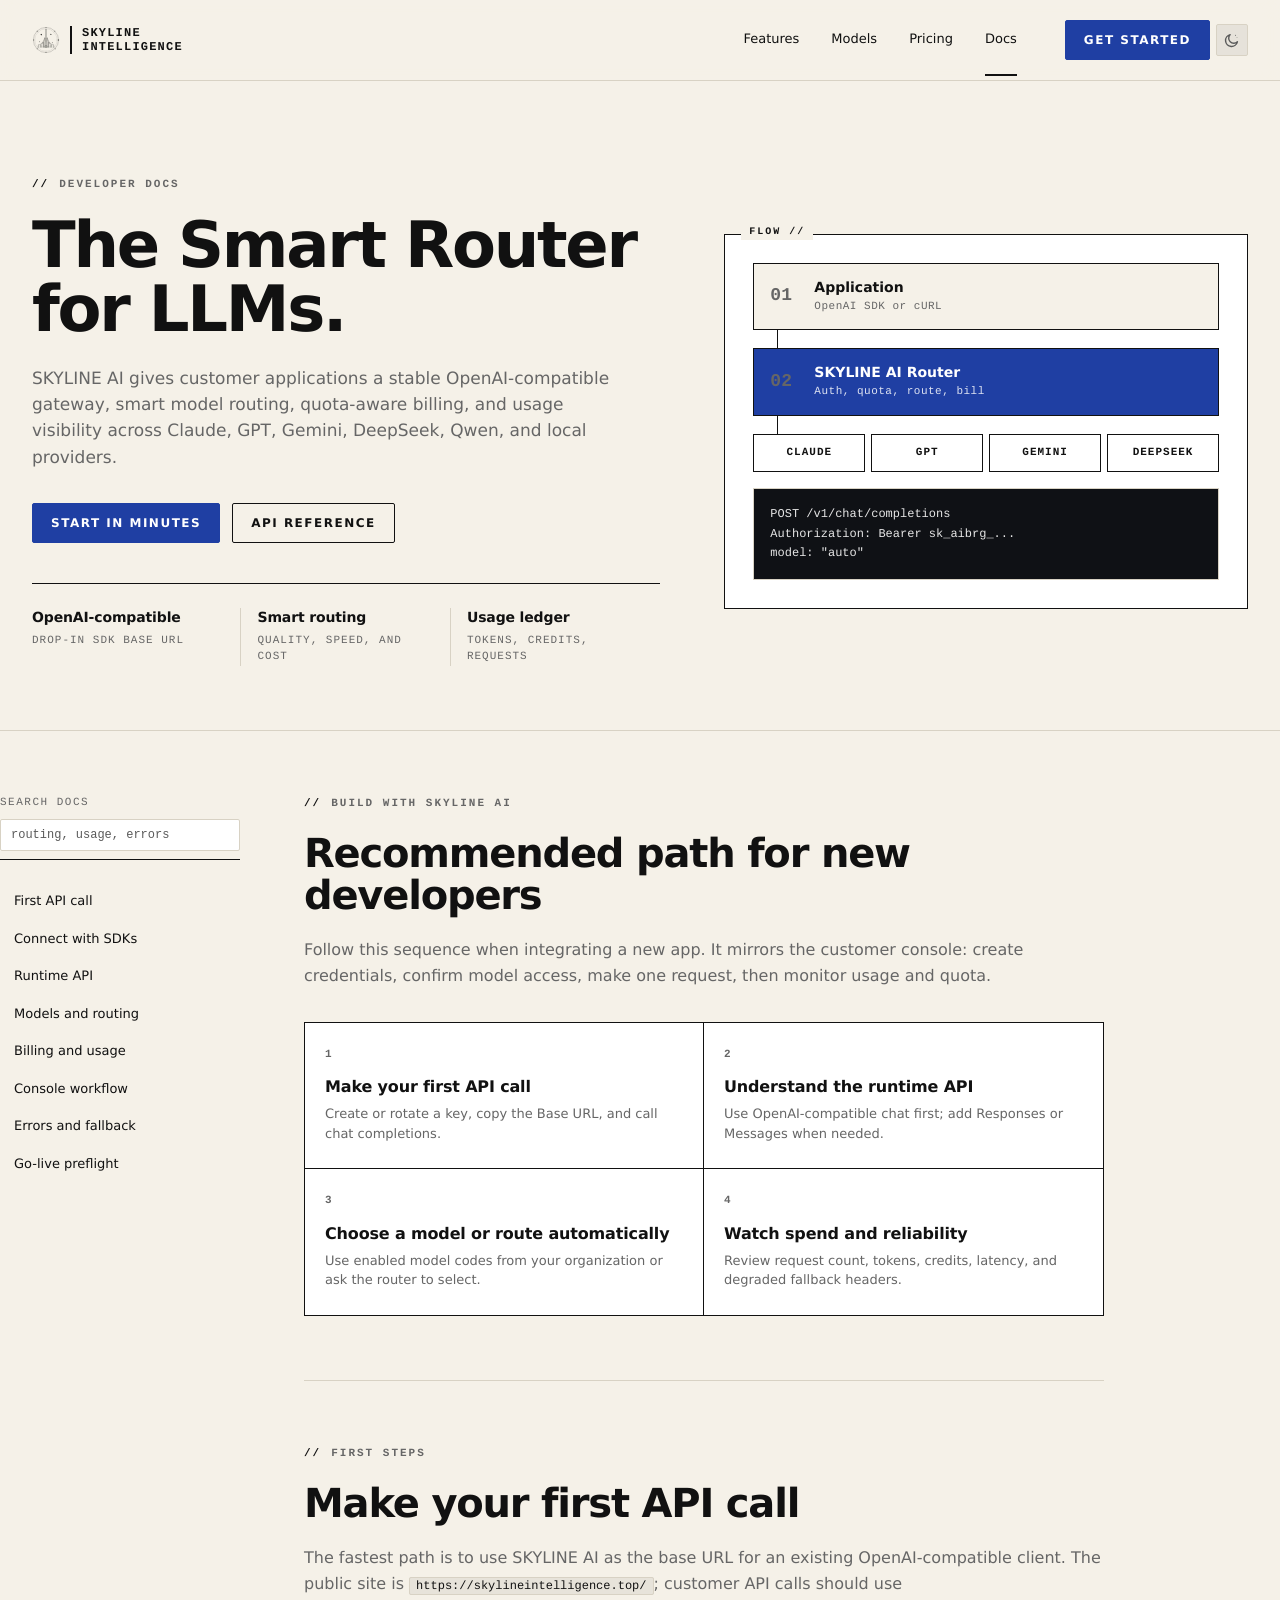
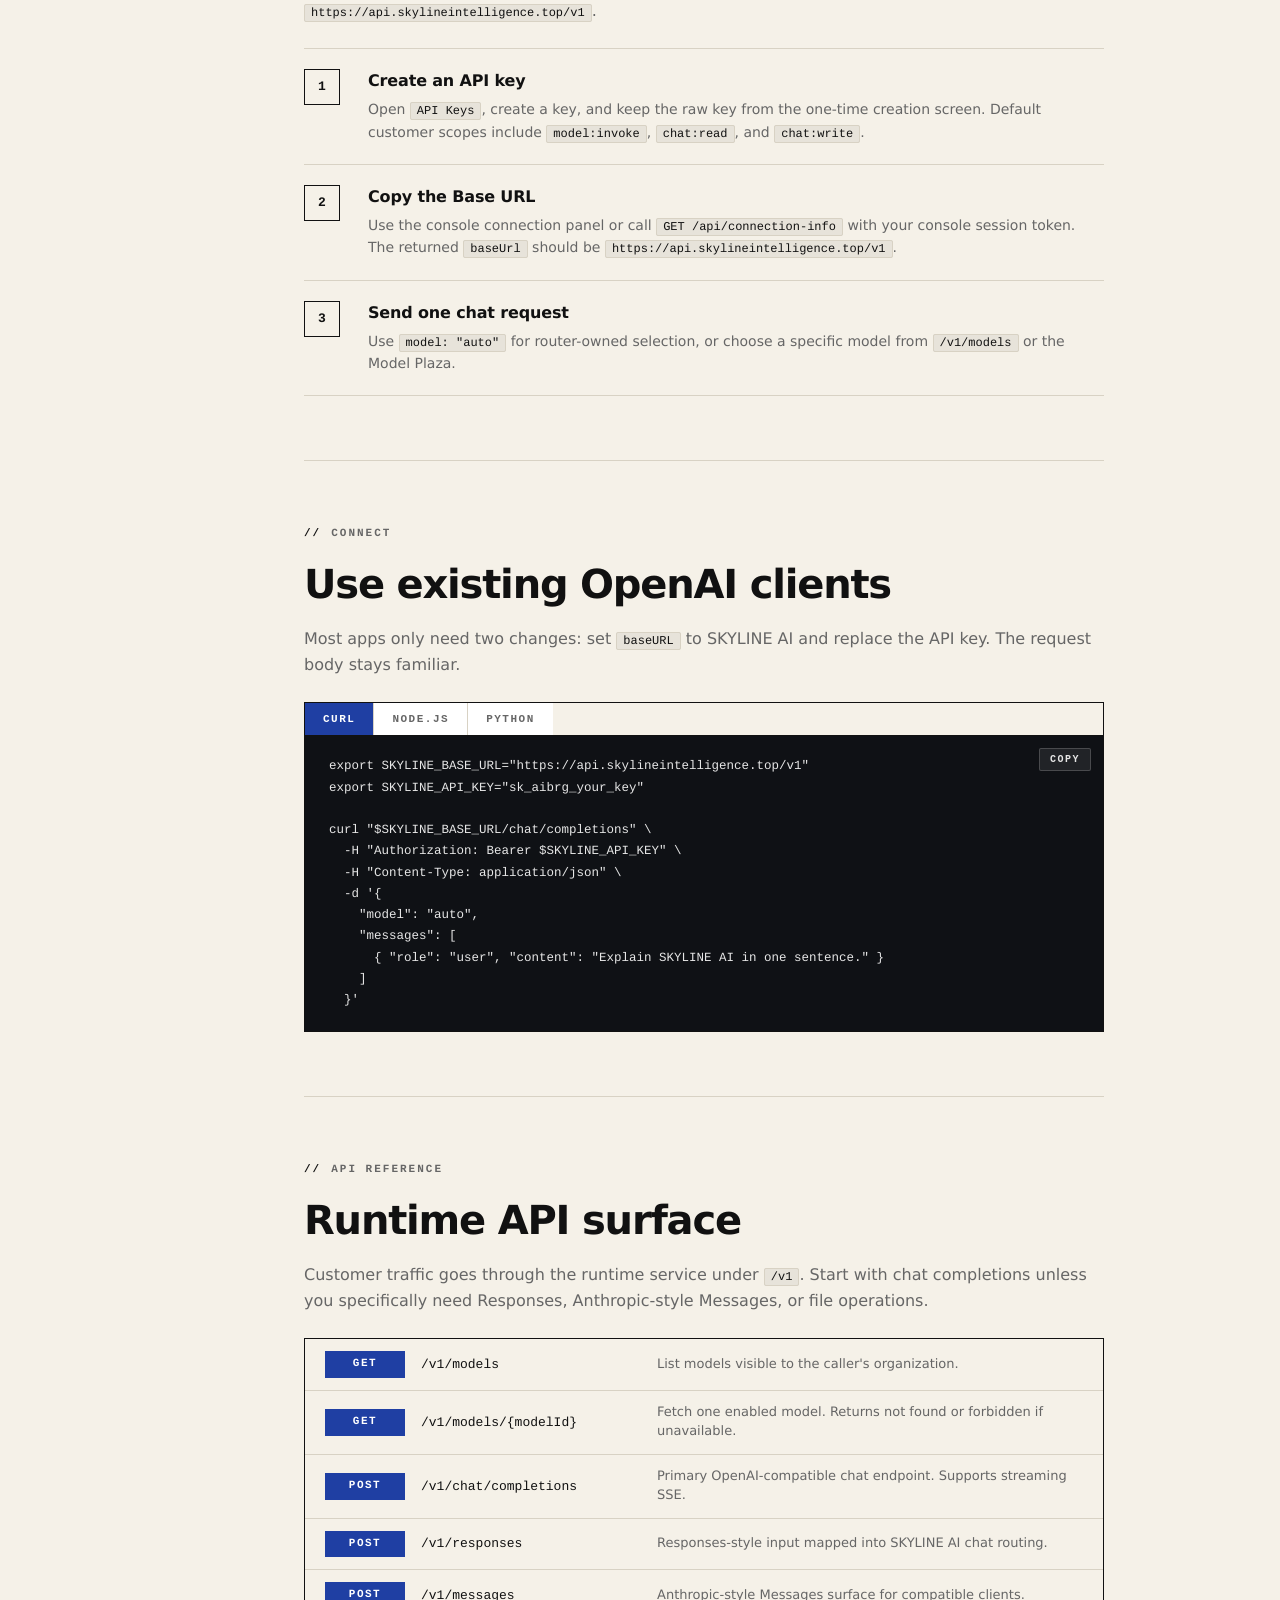
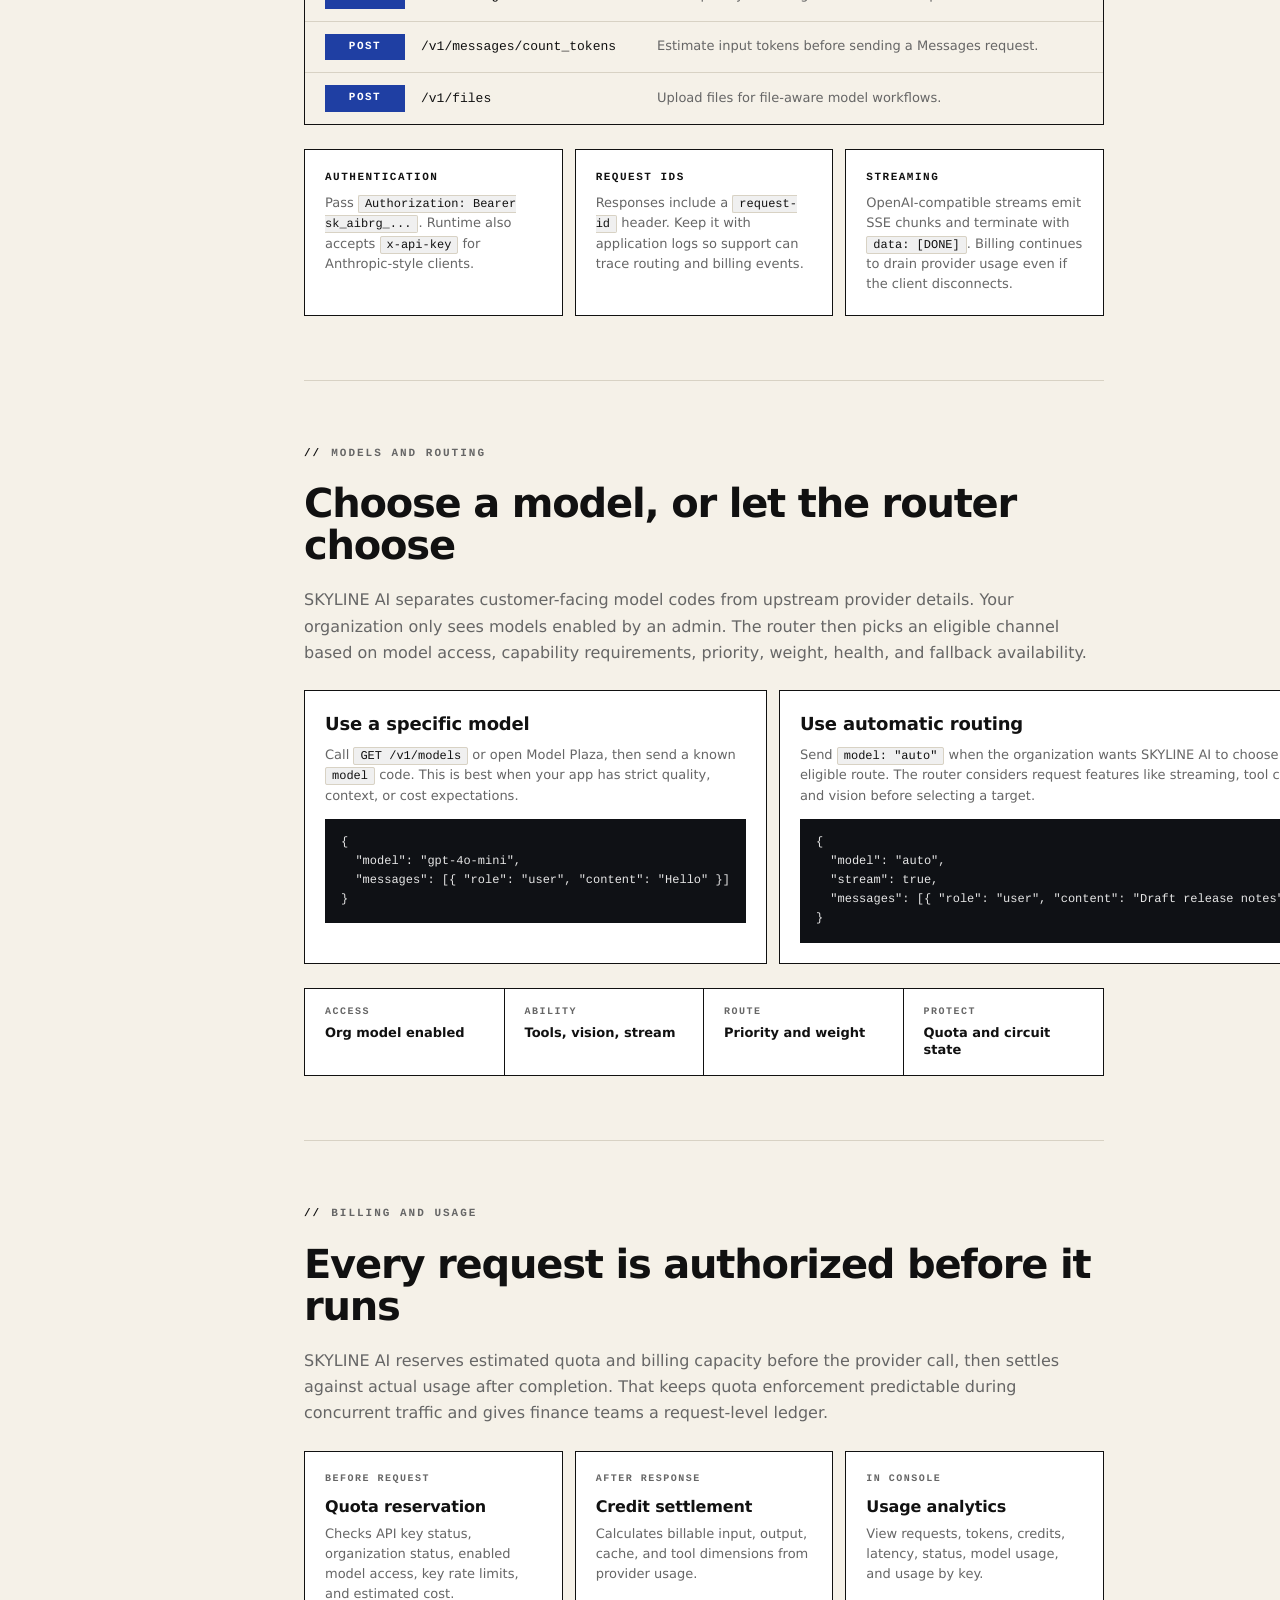
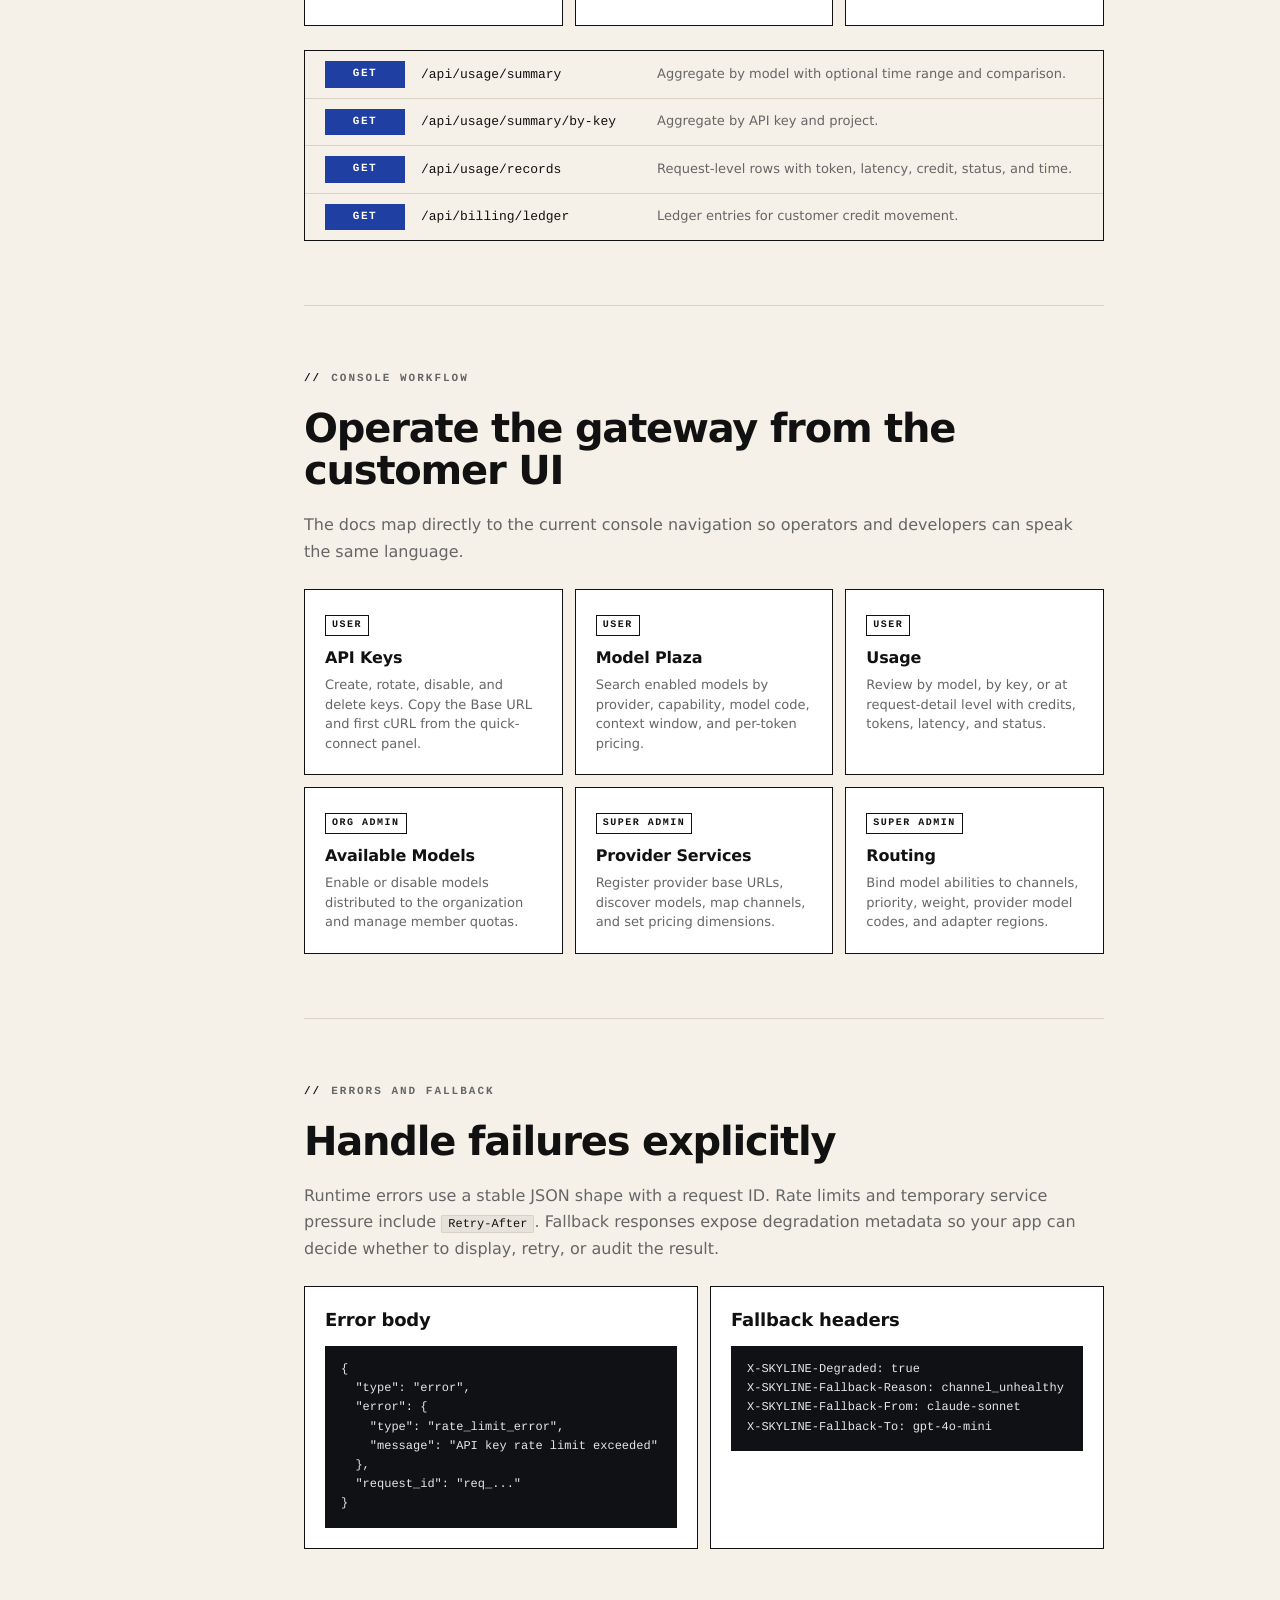
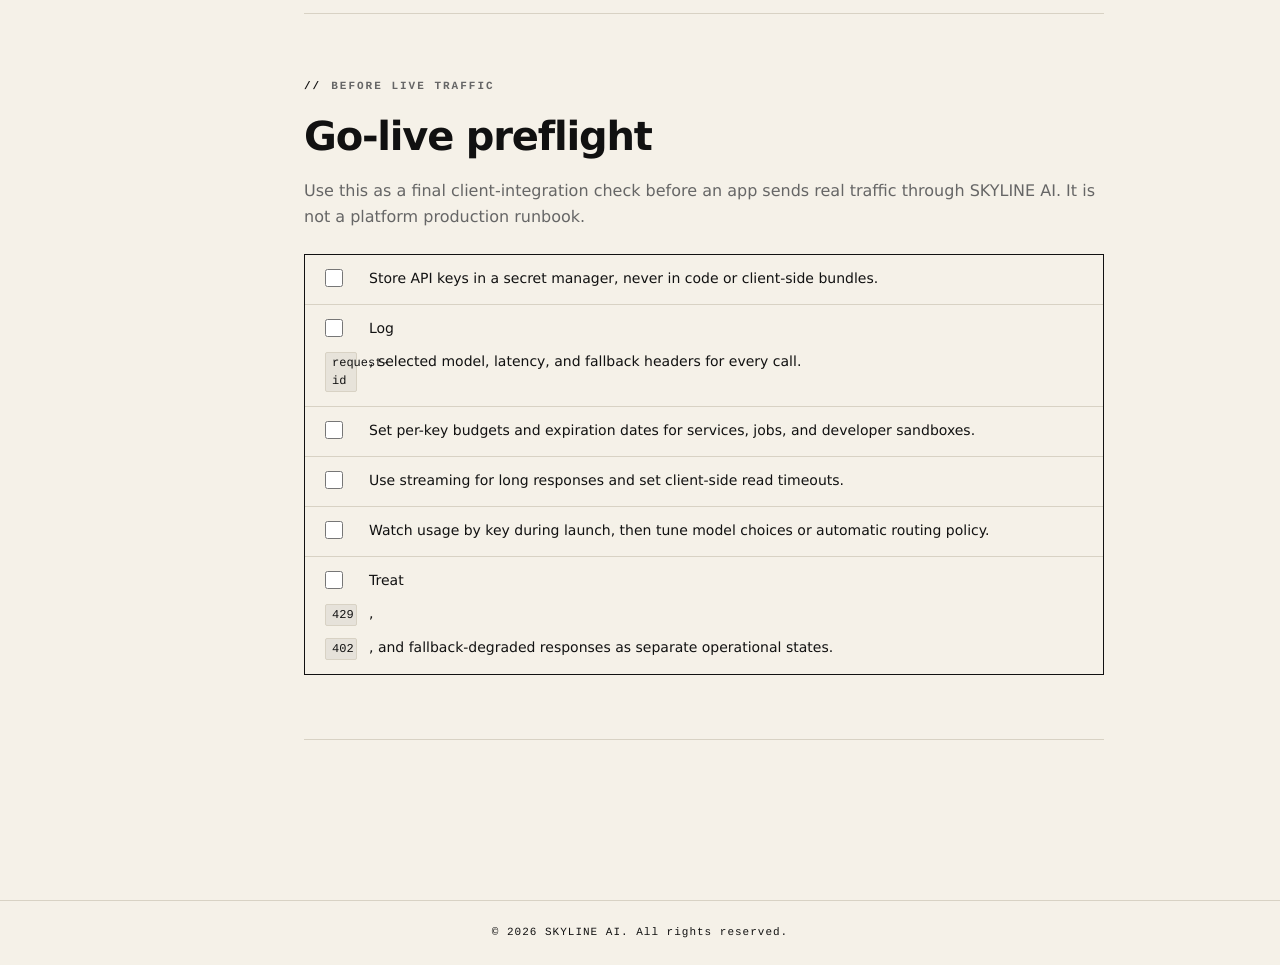
==== commit 7a21dd70: "Design batch v25b→v33: wordmark mono + pay-as-you-go table - wordmark: SVG → monospace HTML text (12" ====
--- a/docs.html
+++ b/docs.html
@@ -1,45 +1,1032 @@
 <!DOCTYPE html>
-<html lang="en" data-theme="light">
+<html lang="en" data-theme="dark">
 <head>
   <meta charset="UTF-8">
   <meta name="viewport" content="width=device-width, initial-scale=1.0">
-  <meta name="description" content="SKYLINE AI developer docs for one OpenAI-compatible API, smart routing, model access, billing, and usage analytics.">
-  <meta name="theme-color" content="#fbfbfd">
+  <meta name="description" content="OpenAI-compatible gateway, smart routing, and usage-aware billing.">
+  <meta name="theme-color" content="#0a0c0f" media="(prefers-color-scheme: dark)">
+  <meta name="theme-color" content="#f5f1e8" media="(prefers-color-scheme: light)">
   <title>SKYLINE AI Docs</title>
-  <link rel="stylesheet" href="./styles.css">
   <link rel="icon" type="image/svg+xml" href="./linework-logo/logo-stamp.svg">
+  <script>
+    /* FOUC-safe theme init */
+    (function () {
+      try {
+        var stored = localStorage.getItem('skyline-theme');
+        var prefersLight = window.matchMedia && window.matchMedia('(prefers-color-scheme: light)').matches;
+        var theme = stored || (prefersLight ? 'light' : 'dark');
+        document.documentElement.setAttribute('data-theme', theme);
+      } catch (e) {
+        document.documentElement.setAttribute('data-theme', 'dark');
+      }
+    })();
+  </script>
+  <style>
+    /* === SKYLINE AI Docs — Dark-first with light fallback === */
+
+    :root {
+      --bg: #0a0c0f;
+      --ink: #e8e4d8;
+      --muted: #888888;
+      --dim: #6a6a6a;
+      --rule: #1c1f25;
+      --card: #13161b;
+      --code-bg: #050608;
+      --code-ink: #d4d4d4;
+      --code-rule: #1f242c;
+      --green: #1f3fa3;
+      --btn-on-accent: #ffffff;
+      --status-bg: var(--bg);
+      --status-ink: var(--ink);
+      --status-dim: #555;
+      --header-bg: rgba(10, 12, 15, 0.88);
+      --table-tint: rgba(255, 255, 255, 0.035);
+      --code-inline-bg: rgba(255, 255, 255, 0.07);
+      --mono: ui-monospace, "JetBrains Mono", "SF Mono", Menlo, Consolas, monospace;
+      --sans: ui-sans-serif, system-ui, -apple-system, "Inter", "Segoe UI", sans-serif;
+    }
+    [data-theme="light"] {
+      --bg: #f5f1e8;
+      --ink: #111111;
+      --muted: #666666;
+      --dim: #5a5a5a;
+      --rule: #d8d2c4;
+      --card: #ffffff;
+      --code-bg: #0f1115;
+      --code-ink: #e6e6e6;
+      --code-rule: #1f242c;
+      --green: #1f3fa3;
+      --green-hover: #16307f;
+      --status-bg: var(--bg);
+      --status-ink: var(--ink);
+      --status-dim: #555;
+      --header-bg: rgba(245, 241, 232, 0.92);
+      --table-tint: rgba(0, 0, 0, 0.04);
+      --code-inline-bg: rgba(0, 0, 0, 0.06);
+    }
+
+    /* === RESET & BASE === */
+    /* === Iter 12: Scroll progress bar === */
+    .scroll-progress {
+      position: fixed;
+      top: 0; left: 0; right: 0;
+      height: 2px;
+      background: var(--green);
+      transform-origin: 0 50%;
+      transform: scaleX(0);
+      z-index: 200;
+      transition: transform 80ms linear;
+      pointer-events: none;
+    }
+    /* === Iter 13: Back-to-top button === */
+    .back-to-top {
+      position: fixed;
+      right: 24px; bottom: 24px;
+      width: 40px; height: 40px;
+      display: flex; align-items: center; justify-content: center;
+      background: var(--bg);
+      color: var(--ink);
+      border: 1px solid var(--ink);
+      border-radius: 2px;
+      font-family: var(--mono);
+      font-size: 14px;
+      font-weight: 700;
+      cursor: pointer;
+      z-index: 90;
+      opacity: 0;
+      transform: translateY(8px);
+      pointer-events: none;
+      transition: opacity 240ms ease, transform 240ms ease, background-color 200ms ease, color 200ms ease, border-color 200ms ease;
+    }
+    .back-to-top.is-visible { opacity: 1; transform: translateY(0); pointer-events: auto; }
+    .back-to-top:hover { background: var(--green); color: var(--btn-on-accent); border-color: var(--green); }
+    .back-to-top:focus-visible { outline: 2px solid var(--green); outline-offset: 3px; }
+    @media (max-width: 640px) { .back-to-top { right: 16px; bottom: 16px; } }
+    /* === Iter 14: Skip-to-content link === */
+    .skip-link {
+      position: fixed;
+      top: 8px; left: 8px;
+      padding: 8px 14px;
+      background: var(--green); color: var(--btn-on-accent);
+      font-family: var(--mono);
+      font-size: 11px;
+      font-weight: 700;
+      letter-spacing: 1.5px;
+      text-transform: uppercase;
+      border: 0;
+      z-index: 300;
+      transform: translateY(-200%);
+      transition: transform 200ms ease;
+    }
+    .skip-link:focus { transform: translateY(0); outline: 2px solid var(--green); outline-offset: 2px; }
+
+    * { box-sizing: border-box; }
+    html { scroll-behavior: smooth; scroll-padding-top: 92px; }
+    body {
+      margin: 0;
+      background: var(--bg);
+      color: var(--ink);
+      font-family: var(--sans);
+      line-height: 1.5;
+      -webkit-font-smoothing: antialiased;
+      text-rendering: geometricPrecision;
+      transition: background-color 320ms ease, color 240ms ease;
+    }
+    a { color: inherit; text-decoration: none; }
+    code, pre, kbd, .mono { font-family: var(--mono); }
+    .dim { color: var(--dim); }
+    .container { max-width: 1280px; margin: 0 auto; padding: 0 32px; }
+
+    /* === STATUS BAR REMOVED (Iter 17) — kept .status-dot + @keyframes for footer badge === */
+    .status-dot {
+      display: inline-block;
+      width: 6px; height: 6px;
+      background: var(--green);
+      border-radius: 50%;
+      margin-right: 6px;
+      vertical-align: 1px;
+      box-shadow: 0 0 0 2px rgba(91, 158, 255, 0.2);
+      animation: pulse 2.4s ease-in-out infinite;
+    }
+    [data-theme="light"] .status-dot { box-shadow: 0 0 0 2px rgba(31, 63, 163, 0.2); }
+    @keyframes pulse { 0%, 100% { box-shadow: 0 0 0 2px rgba(91, 158, 255, 0.2); } 50% { box-shadow: 0 0 0 4px rgba(91, 158, 255, 0.1); } }
+
+    /* === THEME TOGGLE (icon-only button) === */
+    .theme-toggle {
+      position: relative;
+      display: inline-flex;
+      align-items: center;
+      justify-content: center;
+      width: 32px;
+      height: 32px;
+      background: var(--code-inline-bg);
+      border: 1px solid var(--rule);
+      border-radius: 2px;
+      color: var(--dim);
+      padding: 0;
+      cursor: pointer;
+      overflow: hidden;
+      flex-shrink: 0;
+      transition: background 200ms ease, border-color 200ms ease, color 200ms ease;
+    }
+    .theme-toggle:hover { background: var(--table-tint); border-color: var(--ink); color: var(--ink); }
+    .theme-toggle:focus-visible { outline: 2px solid var(--green); outline-offset: 2px; }
+
+    /* Icon swap: dark mode shows sun (click to go light), light mode shows moon (click to go dark) */
+    .theme-icon {
+      position: absolute;
+      transition: opacity 200ms ease, transform 280ms cubic-bezier(.4, 0, .2, 1);
+    }
+    .theme-toggle .theme-icon[data-icon="moon"] { opacity: 0; transform: rotate(-90deg) scale(0.7); }
+    [data-theme="light"] .theme-toggle .theme-icon[data-icon="moon"] { opacity: 1; transform: rotate(0) scale(1); }
+    .theme-toggle .theme-icon[data-icon="sun"] { opacity: 1; transform: rotate(0) scale(1); }
+    [data-theme="light"] .theme-toggle .theme-icon[data-icon="sun"] { opacity: 0; transform: rotate(90deg) scale(0.7); }
+
+    /* Nav variant — only changes the flex/visual-context, sizing same as base */
+    .theme-toggle.theme-toggle-nav { /* no overrides needed; sizing lives on .theme-toggle */ }
+    .theme-toggle.theme-toggle-icon { /* marker class */ }
+
+    /* === HEADER === */
+    .site-header {
+      background: var(--header-bg);
+      backdrop-filter: blur(12px);
+      -webkit-backdrop-filter: blur(12px);
+      border-bottom: 1px solid var(--rule);
+      position: sticky; top: 0; z-index: 50;
+      transition: background-color 320ms ease, border-color 240ms ease;
+    }
+    .site-header .container { display: flex; align-items: center; justify-content: space-between; height: 80px; }
+    .brand { display: flex; align-items: center; gap: 10px; padding: 4px 6px; margin: -4px -6px; border-radius: 2px; }
+    .brand-mark { width: 28px; height: 28px; flex-shrink: 0; display: block; }
+    .brand-wordmark {
+      color: var(--ink);
+      font-family: var(--mono);
+      font-size: 12px;
+      font-weight: 600;
+      line-height: 1.2;
+      letter-spacing: 0.1em;
+      padding-left: 10px;
+      border-left: 2px solid var(--ink);
+      flex-shrink: 0;
+      display: inline-flex;
+      align-items: center;
+      transition: color 320ms ease, border-color 320ms ease, transform 280ms cubic-bezier(.4, 0, .2, 1);
+      transform-origin: left center;
+    }
+    .brand-wordmark svg { display: block; }
+    .brand:hover .brand-wordmark { transform: scaleX(1.04); color: var(--green); }
+    .brand:focus-visible { outline: 2px solid var(--green); outline-offset: 4px; }
+    .brand-version {
+      display: inline-block;
+      font-family: var(--mono);
+      font-size: 10px;
+      font-weight: 600;
+      letter-spacing: 1px;
+      color: var(--muted);
+      padding-left: 10px;
+      margin-left: 4px;
+      border-left: 1px solid var(--rule);
+      transition: color 200ms ease, border-color 240ms ease;
+    }
+    .brand:hover .brand-version { color: var(--green); }
+    .version-dot {
+      display: inline-block;
+      width: 6px; height: 6px;
+      background: var(--green);
+      border-radius: 50%;
+      margin-right: 6px;
+      vertical-align: middle;
+      animation: dot-pulse 2s ease-in-out infinite;
+    }
+    @keyframes dot-pulse {
+      0%, 100% { opacity: 1; transform: scale(1); }
+      50% { opacity: 0.35; transform: scale(0.8); }
+    }
+    @keyframes wm-breathe {
+      0%, 100% { opacity: 0.88; }
+      50% { opacity: 1; }
+    }
+    .brand-wordmark { animation: wm-breathe 5.5s ease-in-out infinite; }
+    .brand:hover .brand-wordmark { animation: none; }
+    @media (max-width: 640px) { .brand-wordmark { display: none; } .brand-version { display: none; } }
+
+    .nav { display: flex; gap: 32px; margin-left: auto; }
+    .nav a {
+      color: var(--ink);
+      font-size: 13px;
+      font-weight: 500;
+      position: relative;
+      padding: 4px 0;
+      transition: color 200ms ease;
+    }
+    .nav a::after {
+      content: "";
+      position: absolute;
+      left: 0; right: 0; bottom: -22px;
+      height: 2px;
+      background: var(--ink);
+      transform: scaleX(0);
+      transform-origin: left;
+      transition: transform 160ms;
+    }
+    .nav a:hover::after { transform: scaleX(1); }
+    .nav a.is-current::after { transform: scaleX(1); }
+
+    .nav-cta { display: flex; gap: 8px; align-items: center; margin-left: 48px; margin-right: 6px; }
+
+    /* === BUTTONS === */
+    .btn {
+      display: inline-flex;
+      align-items: center;
+      justify-content: center;
+      padding: 10px 18px;
+      font-family: var(--sans);
+      font-size: 12px;
+      font-weight: 600;
+      letter-spacing: 1.5px;
+      text-transform: uppercase;
+      border-radius: 2px;
+      transition: background 200ms ease, color 200ms ease, border-color 200ms ease;
+      white-space: nowrap;
+      cursor: pointer;
+    }
+    .btn-primary { background: var(--green); color: var(--btn-on-accent); border: 1px solid var(--green); }
+    .btn-primary:hover { background: var(--green-hover); color: var(--btn-on-accent); border-color: var(--green-hover); }
+    .btn-ghost { background: transparent; color: var(--ink); border: 1px solid var(--ink); }
+    .btn-ghost:hover { background: var(--ink); color: var(--bg); }
+
+    /* === HERO === */
+    .hero {
+      padding: 96px 0 64px;
+      border-bottom: 1px solid var(--rule);
+    }
+    .hero .container { display: grid; grid-template-columns: 1.2fr 1fr; gap: 64px; align-items: center; }
+    @media (max-width: 1000px) { .hero .container { grid-template-columns: 1fr; gap: 40px; } }
+
+    .eyebrow {
+      font-family: var(--mono);
+      font-size: 11px;
+      font-weight: 600;
+      letter-spacing: 2px;
+      text-transform: uppercase;
+      color: var(--muted);
+      margin: 0 0 20px;
+      display: flex; align-items: center; gap: 10px;
+    }
+    .eyebrow::before { content: "//"; font-weight: 700; color: var(--ink); }
+    .hero h1 {
+      font-size: 64px;
+      line-height: 1;
+      font-weight: 800;
+      letter-spacing: -0.035em;
+      margin: 0 0 24px;
+    }
+    .hero-subtitle {
+      font-size: 17px;
+      line-height: 1.55;
+      color: var(--muted);
+      margin: 0 0 32px;
+      max-width: 580px;
+    }
+    .hero-actions { display: flex; gap: 12px; margin-bottom: 40px; }
+
+    .hero-stats {
+      display: grid;
+      grid-template-columns: repeat(3, 1fr);
+      border-top: 1px solid var(--ink);
+      padding-top: 24px;
+    }
+    .hero-stats > div { padding-right: 16px; }
+    .hero-stats > div:not(:last-child) { border-right: 1px solid var(--rule); padding-right: 16px; }
+    .hero-stats > div:not(:first-child) { padding-left: 16px; }
+    .hero-stats strong {
+      display: block;
+      font-size: 14px;
+      font-weight: 700;
+      margin-bottom: 4px;
+      letter-spacing: -0.01em;
+    }
+    .hero-stats span {
+      display: block;
+      font-family: var(--mono);
+      font-size: 11px;
+      letter-spacing: 1px;
+      text-transform: uppercase;
+      color: var(--muted);
+    }
+
+    /* === HERO PANEL (flow card preview) === */
+    .hero-panel {
+      background: var(--card);
+      border: 1px solid var(--ink);
+      padding: 28px;
+      position: relative;
+      transition: background-color 320ms ease, border-color 240ms ease;
+    }
+    .hero-panel::before {
+      content: "FLOW //";
+      position: absolute;
+      top: -10px; left: 16px;
+      background: var(--bg);
+      padding: 0 8px;
+      font-family: var(--mono);
+      font-size: 10px;
+      font-weight: 700;
+      letter-spacing: 2px;
+      color: var(--ink);
+      transition: background-color 320ms ease, color 240ms ease;
+    }
+    .flow-card {
+      padding: 14px 16px;
+      border: 1px solid var(--ink);
+      background: var(--bg);
+      display: grid;
+      grid-template-columns: 32px 1fr;
+      grid-template-rows: auto auto;
+      column-gap: 12px;
+      align-items: center;
+      transition: background-color 320ms ease, border-color 240ms ease;
+    }
+    .flow-card span {
+      grid-row: 1 / 3;
+      font-family: var(--mono);
+      font-size: 18px;
+      font-weight: 700;
+      color: var(--muted);
+    }
+    .flow-card strong { font-size: 14px; font-weight: 700; }
+    .flow-card small {
+      font-family: var(--mono);
+      font-size: 11px;
+      color: var(--muted);
+      letter-spacing: 0.5px;
+    }
+    .flow-card.flow-card-router {
+      background: var(--green); color: var(--btn-on-accent);
+      transition: background-color 320ms ease, color 240ms ease;
+    }
+    .flow-card.flow-card-router small { color: var(--btn-on-accent); opacity: 0.85; }
+
+    .flow-line {
+      height: 18px;
+      width: 1px;
+      background: var(--ink);
+      margin: 0 0 0 24px;
+      transition: background-color 320ms ease;
+    }
+    .flow-grid {
+      display: grid;
+      grid-template-columns: repeat(4, 1fr);
+      gap: 6px;
+    }
+    .model-pill {
+      padding: 10px 12px;
+      background: var(--card);
+      border: 1px solid var(--ink);
+      text-align: center;
+      font-family: var(--mono);
+      font-size: 11px;
+      font-weight: 600;
+      letter-spacing: 1px;
+      text-transform: uppercase;
+      transition: background-color 320ms ease, border-color 240ms ease;
+    }
+    .hero-panel pre {
+      margin: 16px 0 0;
+      background: var(--code-bg);
+      color: var(--code-ink);
+      padding: 16px;
+      font-size: 12px;
+      line-height: 1.6;
+      border: 1px solid var(--rule);
+      white-space: pre;
+      overflow-x: auto;
+      transition: background-color 320ms ease, color 240ms ease, border-color 240ms ease;
+    }
+    .hero-panel pre code { color: inherit; }
+
+    /* === DOCS LAYOUT (sidebar + content) === */
+    .docs-layout {
+      display: grid;
+      grid-template-columns: 240px 1fr;
+      gap: 64px;
+      padding: 64px 0 96px;
+    }
+    @media (max-width: 900px) { .docs-layout { grid-template-columns: 1fr; gap: 32px; } }
+
+    /* sidebar */
+    .docs-sidebar {
+      position: sticky;
+      top: 96px;
+      align-self: start;
+    }
+    @media (max-width: 900px) { .docs-sidebar { position: static; } }
+    .search-box {
+      display: block;
+      font-family: var(--mono);
+      font-size: 11px;
+      letter-spacing: 1.5px;
+      text-transform: uppercase;
+      color: var(--muted);
+      margin-bottom: 24px;
+      padding-bottom: 8px;
+      border-bottom: 1px solid var(--ink);
+    }
+    .search-box input {
+      display: block;
+      width: 100%;
+      margin-top: 8px;
+      padding: 8px 10px;
+      font-family: var(--mono);
+      font-size: 12px;
+      letter-spacing: 0;
+      text-transform: none;
+      color: var(--ink);
+      background: var(--card);
+      border: 1px solid var(--rule);
+      border-radius: 2px;
+      outline: none;
+      transition: background-color 320ms ease, color 240ms ease, border-color 240ms ease;
+    }
+    .search-box input::placeholder { color: var(--dim); }
+    .search-box input:focus { border-color: var(--ink); }
+    .side-nav { display: flex; flex-direction: column; gap: 2px; }
+    .side-nav a {
+      display: block;
+      padding: 8px 12px;
+      font-size: 13px;
+      font-weight: 500;
+      color: var(--ink);
+      border-left: 2px solid transparent;
+      transition: background 200ms ease, border-color 200ms ease, color 200ms ease;
+    }
+    .side-nav a:hover { background: var(--card); border-left-color: var(--ink); }
+
+    /* content */
+    .docs-content { min-width: 0; max-width: 800px; }
+    .doc-section {
+      padding: 0 0 64px;
+      margin-bottom: 64px;
+      border-bottom: 1px solid var(--rule);
+    }
+    .doc-section:last-child { border-bottom: 0; margin-bottom: 0; }
+    .doc-section h2 {
+      font-size: 40px;
+      line-height: 1.05;
+      font-weight: 800;
+      letter-spacing: -0.03em;
+      margin: 0 0 20px;
+    }
+    .doc-section p { color: var(--muted); line-height: 1.65; }
+    .doc-section p code,
+    .doc-card p code,
+    .doc-section li p code,
+    .note-card p code {
+      font-size: 12px;
+      padding: 1px 6px;
+      background: var(--code-inline-bg);
+      border: 1px solid var(--rule);
+      border-radius: 2px;
+      color: var(--ink);
+      transition: background-color 320ms ease, color 240ms ease, border-color 240ms ease;
+    }
+    .doc-section h3 {
+      font-size: 18px;
+      font-weight: 700;
+      margin: 0 0 8px;
+      letter-spacing: -0.01em;
+    }
+
+    /* path grid */
+    .path-grid {
+      display: grid;
+      grid-template-columns: repeat(2, 1fr);
+      gap: 0;
+      border: 1px solid var(--ink);
+      margin-top: 32px;
+    }
+    .path-card {
+      padding: 24px 20px;
+      border-right: 1px solid var(--ink);
+      border-bottom: 1px solid var(--ink);
+      background: var(--card);
+      display: block;
+      color: inherit;
+      transition: background-color 280ms ease, border-color 240ms ease;
+    }
+    .path-card:nth-child(2n) { border-right: 0; }
+    .path-card:nth-last-child(-n+2) { border-bottom: 0; }
+    .path-card span {
+      font-family: var(--mono);
+      font-size: 11px;
+      font-weight: 700;
+      letter-spacing: 1.5px;
+      color: var(--muted);
+      display: block;
+      margin-bottom: 12px;
+    }
+    .path-card strong { display: block; font-size: 16px; font-weight: 700; margin-bottom: 6px; letter-spacing: -0.01em; }
+    .path-card small { display: block; font-size: 13px; color: var(--muted); line-height: 1.5; }
+    .path-card:hover { background: var(--bg); }
+
+    /* step list (numbered) */
+    .step-list {
+      list-style: none;
+      padding: 0;
+      margin: 24px 0 0;
+      counter-reset: step;
+    }
+    .step-list li {
+      display: grid;
+      grid-template-columns: 48px 1fr;
+      gap: 16px;
+      padding: 20px 0;
+      border-top: 1px solid var(--rule);
+    }
+    .step-list li:last-child { border-bottom: 1px solid var(--rule); }
+    .step-list li > span {
+      grid-row: 1;
+      width: 36px; height: 36px;
+      border: 1px solid var(--ink);
+      display: flex; align-items: center; justify-content: center;
+      font-family: var(--mono);
+      font-size: 13px;
+      font-weight: 700;
+    }
+    .step-list li > div { grid-row: 1; grid-column: 2; }
+    .step-list strong { display: block; font-size: 16px; font-weight: 700; margin-bottom: 6px; letter-spacing: -0.01em; }
+    .step-list p { font-size: 14px; line-height: 1.6; margin: 0; }
+
+    /* code tabs */
+    .code-tabs { margin: 24px 0 0; }
+    .tab-list {
+      display: flex;
+      gap: 0;
+      border: 1px solid var(--ink);
+      border-bottom: 0;
+    }
+    .tab-button {
+      flex: 0 0 auto;
+      padding: 10px 18px;
+      font-family: var(--mono);
+      font-size: 11px;
+      font-weight: 600;
+      letter-spacing: 1.5px;
+      text-transform: uppercase;
+      color: var(--muted);
+      background: var(--card);
+      border: 0;
+      border-right: 1px solid var(--rule);
+      cursor: pointer;
+      transition: background 200ms ease, color 200ms ease, border-color 240ms ease;
+    }
+    .tab-button:last-child { border-right: 0; }
+    .tab-button.active { background: var(--green); color: var(--btn-on-accent); }
+    .tab-button:hover:not(.active) { background: var(--table-tint); color: var(--ink); }
+    .code-panel {
+      display: none;
+      position: relative;
+      background: var(--code-bg);
+      color: var(--code-ink);
+      border: 1px solid var(--ink);
+      transition: background-color 320ms ease, color 240ms ease, border-color 240ms ease;
+    }
+    .code-panel.active { display: block; }
+    .code-panel pre {
+      margin: 0;
+      padding: 20px 24px;
+      font-size: 12.5px;
+      line-height: 1.7;
+      white-space: pre;
+      overflow-x: auto;
+    }
+    .code-panel pre code { color: inherit; }
+    .copy-button {
+      position: absolute;
+      top: 12px; right: 12px;
+      padding: 5px 10px;
+      font-family: var(--mono);
+      font-size: 10px;
+      font-weight: 700;
+      letter-spacing: 1.5px;
+      text-transform: uppercase;
+      color: var(--code-ink);
+      background: rgba(255,255,255,0.08);
+      border: 1px solid rgba(255,255,255,0.18);
+      border-radius: 2px;
+      cursor: pointer;
+      transition: background 200ms ease, border-color 200ms ease;
+    }
+    .copy-button:hover { background: rgba(255,255,255,0.18); }
+
+    /* endpoint table */
+    .endpoint-table {
+      display: grid;
+      grid-template-columns: 1fr;
+      border: 1px solid var(--ink);
+      margin: 24px 0 0;
+    }
+    .endpoint-table > [role="row"] {
+      display: grid;
+      grid-template-columns: 80px 220px 1fr;
+      align-items: center;
+      gap: 16px;
+      padding: 12px 20px;
+      border-bottom: 1px solid var(--rule);
+      font-size: 13px;
+      transition: background-color 320ms ease, border-color 240ms ease;
+    }
+    .endpoint-table > [role="row"]:last-child { border-bottom: 0; }
+    .endpoint-table strong[role="cell"] {
+      font-family: var(--mono);
+      font-size: 11px;
+      font-weight: 700;
+      letter-spacing: 1.5px;
+      color: var(--btn-on-accent);
+      text-align: center;
+      padding: 4px 0;
+      background: var(--green);
+      border: 1px solid var(--green);
+      transition: background-color 320ms ease, color 240ms ease, border-color 240ms ease;
+    }
+    .endpoint-table code[role="cell"] {
+      font-family: var(--mono);
+      font-size: 13px;
+      color: var(--ink);
+      background: transparent;
+      border: 0;
+      padding: 0;
+    }
+    .endpoint-table span[role="cell"] { color: var(--muted); }
+    .endpoint-table.compact > [role="row"] { padding: 10px 20px; }
+    @media (max-width: 700px) {
+      .endpoint-table > [role="row"] { grid-template-columns: 64px 1fr; row-gap: 4px; }
+      .endpoint-table span[role="cell"] { grid-column: 2; }
+    }
+
+    /* note grid */
+    .note-grid {
+      display: grid;
+      grid-template-columns: repeat(3, 1fr);
+      gap: 12px;
+      margin: 24px 0 0;
+    }
+    .note-card {
+      padding: 20px;
+      background: var(--card);
+      border: 1px solid var(--ink);
+      transition: background-color 320ms ease, border-color 240ms ease;
+    }
+    .note-card strong {
+      display: block;
+      font-family: var(--mono);
+      font-size: 11px;
+      font-weight: 700;
+      letter-spacing: 1.5px;
+      text-transform: uppercase;
+      margin-bottom: 8px;
+    }
+    .note-card p { font-size: 13px; line-height: 1.55; margin: 0; }
+
+    @media (max-width: 800px) { .note-grid { grid-template-columns: 1fr; } }
+
+    /* split grid */
+    .split-grid {
+      display: grid;
+      grid-template-columns: 1fr 1fr;
+      gap: 12px;
+      margin: 24px 0 0;
+    }
+    .doc-card {
+      padding: 20px;
+      background: var(--card);
+      border: 1px solid var(--ink);
+      transition: background-color 320ms ease, border-color 240ms ease;
+    }
+    .doc-card pre {
+      margin: 12px 0 0;
+      padding: 14px 16px;
+      background: var(--code-bg);
+      color: var(--code-ink);
+      font-size: 12px;
+      line-height: 1.6;
+      white-space: pre;
+      overflow-x: auto;
+      transition: background-color 320ms ease, color 240ms ease;
+    }
+    .doc-card pre code { color: inherit; }
+    .doc-card p { font-size: 13px; line-height: 1.55; margin: 0 0 4px; }
+    @media (max-width: 700px) { .split-grid { grid-template-columns: 1fr; } }
+
+    /* routing strip */
+    .routing-strip {
+      display: grid;
+      grid-template-columns: repeat(4, 1fr);
+      gap: 0;
+      border: 1px solid var(--ink);
+      margin: 24px 0 0;
+    }
+    .routing-strip > div {
+      padding: 16px 20px;
+      border-right: 1px solid var(--ink);
+      background: var(--card);
+      transition: background-color 320ms ease, border-color 240ms ease;
+    }
+    .routing-strip > div:last-child { border-right: 0; }
+    .routing-strip span {
+      display: block;
+      font-family: var(--mono);
+      font-size: 10px;
+      font-weight: 700;
+      letter-spacing: 1.5px;
+      text-transform: uppercase;
+      color: var(--muted);
+      margin-bottom: 6px;
+    }
+    .routing-strip strong { display: block; font-size: 13px; font-weight: 700; line-height: 1.3; }
+    @media (max-width: 700px) { .routing-strip { grid-template-columns: 1fr 1fr; }
+      .routing-strip > div:nth-child(2) { border-right: 0; }
+      .routing-strip > div:nth-child(1), .routing-strip > div:nth-child(2) { border-bottom: 1px solid var(--ink); }
+    }
+
+    /* metric row */
+    .metric-row {
+      display: grid;
+      grid-template-columns: repeat(3, 1fr);
+      gap: 12px;
+      margin: 24px 0;
+    }
+    .metric-row > div {
+      padding: 20px;
+      border: 1px solid var(--ink);
+      background: var(--card);
+      transition: background-color 320ms ease, border-color 240ms ease;
+    }
+    .metric-row span {
+      display: block;
+      font-family: var(--mono);
+      font-size: 10px;
+      font-weight: 700;
+      letter-spacing: 1.5px;
+      text-transform: uppercase;
+      color: var(--muted);
+      margin-bottom: 8px;
+    }
+    .metric-row strong { display: block; font-size: 16px; font-weight: 700; margin-bottom: 6px; letter-spacing: -0.01em; }
+    .metric-row p { font-size: 13px; line-height: 1.55; margin: 0; }
+    @media (max-width: 800px) { .metric-row { grid-template-columns: 1fr; } }
+
+    /* console grid */
+    .console-grid {
+      display: grid;
+      grid-template-columns: repeat(3, 1fr);
+      gap: 12px;
+      margin: 24px 0 0;
+    }
+    .console-card {
+      padding: 20px;
+      background: var(--card);
+      border: 1px solid var(--ink);
+      transition: background-color 320ms ease, border-color 240ms ease;
+    }
+    .console-card span {
+      display: inline-block;
+      font-family: var(--mono);
+      font-size: 10px;
+      font-weight: 700;
+      letter-spacing: 1.5px;
+      padding: 2px 6px;
+      border: 1px solid var(--ink);
+      margin-bottom: 10px;
+    }
+    .console-card strong { display: block; font-size: 16px; font-weight: 700; margin-bottom: 6px; letter-spacing: -0.01em; }
+    .console-card p { font-size: 13px; line-height: 1.5; margin: 0; }
+    @media (max-width: 800px) { .console-grid { grid-template-columns: 1fr 1fr; } }
+    @media (max-width: 540px) { .console-grid { grid-template-columns: 1fr; } }
+
+    /* checklist */
+    .checklist {
+      display: flex;
+      flex-direction: column;
+      border: 1px solid var(--ink);
+      margin: 24px 0 0;
+    }
+    .checklist label {
+      display: grid;
+      grid-template-columns: 32px 1fr;
+      gap: 12px;
+      padding: 14px 20px;
+      border-bottom: 1px solid var(--rule);
+      font-size: 14px;
+      line-height: 1.5;
+      cursor: pointer;
+      transition: background 200ms ease, border-color 240ms ease;
+    }
+    .checklist label:last-child { border-bottom: 0; }
+    .checklist label:hover { background: var(--card); }
+    .checklist input[type="checkbox"] { width: 18px; height: 18px; margin: 0; cursor: pointer; accent-color: var(--ink); }
+    .checklist label code {
+      font-size: 12px;
+      padding: 1px 6px;
+      background: var(--code-inline-bg);
+      border: 1px solid var(--rule);
+      border-radius: 2px;
+    }
+
+    /* empty search */
+    .empty-search {
+      font-family: var(--mono);
+      font-size: 12px;
+      color: var(--muted);
+      padding: 32px;
+      text-align: center;
+      border: 1px dashed var(--rule);
+    }
+
+    /* === FOOTER === */
+    .site-footer {
+      background: var(--bg);
+      color: var(--ink);
+      padding: 24px 0;
+      border-top: 1px solid var(--rule);
+      font-family: var(--mono);
+      font-size: 11px;
+      letter-spacing: 1px;
+      transition: background-color 320ms ease, color 240ms ease, border-color 240ms ease;
+    }
+    .site-footer .container { display: flex; justify-content: center; align-items: center; }
+    .site-footer .dim { color: var(--muted); }
+    .site-footer span { display: block; }
+
+    /* === RESPONSIVE === */
+    @media (max-width: 640px) {
+      .container { padding: 0 20px; }
+      .hero { padding: 64px 0 40px; }
+      .hero h1 { font-size: 40px; }
+      .doc-section h2 { font-size: 28px; }
+      .hero-actions { flex-direction: column; }
+      .hero-actions .btn { width: 100%; }
+      .nav { display: none; }
+      .path-grid { grid-template-columns: 1fr; }
+      .path-card { border-right: 0; border-bottom: 1px solid var(--ink); }
+      .path-card:last-child { border-bottom: 0; }
+      .status-info { display: none; }
+    }
+
+    /* === Iter 15: prefers-reduced-motion === */
+    @media (prefers-reduced-motion: reduce) {
+      *, *::before, *::after {
+        animation-duration: 0.001ms !important;
+        animation-iteration-count: 1 !important;
+        transition-duration: 0.001ms !important;
+        scroll-behavior: auto !important;
+      }
+      .status-dot { animation: none !important; }
+      .scroll-progress { transition: none !important; }
+      .back-to-top { transition: opacity 0.001ms !important; transform: none !important; }
+    }
+    html[data-reduced-motion="true"] *,
+    html[data-reduced-motion="true"] *::before,
+    html[data-reduced-motion="true"] *::after {
+      animation-duration: 0.001ms !important;
+      animation-iteration-count: 1 !important;
+      transition-duration: 0.001ms !important;
+    }
+    html[data-reduced-motion="true"] .status-dot { animation: none !important; }
+
+    /* === Iter 16: Print stylesheet === */
+    @media print {
+      :root, [data-theme="light"], [data-theme="dark"] {
+        --bg: #ffffff;
+        --ink: #000000;
+        --muted: #444;
+        --dim: #666;
+        --rule: #ccc;
+        --card: #ffffff;
+        --code-bg: #f4f4f4;
+        --code-ink: #000;
+        --green: #1f3fa3;
+      }
+      body { background: #fff; color: #000; }
+      .scroll-progress, .back-to-top, .skip-link,
+      .theme-toggle, .status-dot { display: none !important; }
+      .site-header { position: static; background: #fff; border-bottom: 2px solid #000; }
+      .docs-sidebar { display: none; }
+      .docs-layout { grid-template-columns: 1fr; }
+      .hero, .doc-section { padding: 24px 0; page-break-inside: avoid; }
+      .hero h1, .doc-section h2 { color: #000; }
+      .path-card, .note-card, .doc-card, .console-card, .routing-strip > div,
+      .metric-row > div, .endpoint-table, .code-panel, .checklist {
+        background: #fff !important; border: 1px solid #000 !important; page-break-inside: avoid;
+      }
+      .code-panel pre { background: #f4f4f4 !important; color: #000 !important; }
+      a { color: #000 !important; text-decoration: underline; }
+      .doc-section { border-bottom: 1px solid #000; }
+    }
+  </style>
 </head>
 <body>
-  <header class="site-header">
-    <nav class="top-nav" aria-label="Primary navigation">
-      <a class="brand" href="https://skylineintelligence.top/" aria-label="SKYLINE AI home">
-        <img class="brand-mark brand-mark--ink" src="./linework-logo/logo-skyline.svg" alt="" width="32" height="32">
-        <img class="brand-mark brand-mark--reverse" src="./linework-logo/logo-skyline-reverse.svg" alt="" width="32" height="32">
-        <img class="brand-wordmark" src="./linework-logo/wordmark-skyline-ai.svg" alt="SKYLINE AI" height="20">
-      </a>
-      <button class="menu-button" type="button" aria-expanded="false" aria-controls="primary-links">
-        <span></span>
-        <span></span>
-      </button>
-      <div class="nav-links" id="primary-links">
-        <a href="https://skylineintelligence.top/#features">Features</a>
-        <a href="https://skylineintelligence.top/#models">Models</a>
-        <a href="https://skylineintelligence.top/#pricing">Pricing</a>
-        <a href="https://api.skylineintelligence.top/docs/">Docs</a>
-        <a class="nav-cta" href="https://skylineintelligence.top/#">Get Started</a>
-      </div>
+
+<!-- ===== Iter 14: Skip-to-content (a11y) ===== -->
+<a class="skip-link" href="#main">Skip to content</a>
+
+<!-- ===== Iter 12: Scroll progress bar ===== -->
+<div class="scroll-progress" id="scroll-progress" aria-hidden="true"></div>
+
+<!-- ===== STATUS BAR REMOVED (Iter 17) ===== -->
+
+<!-- ===== HEADER ===== -->
+<header class="site-header">
+  <div class="container">
+    <a class="brand" href="https://skylineintelligence.top/" aria-label="SKYLINE AI — home">
+      <img class="brand-mark"
+           src="./linework-logo/logo-skyline-reverse.svg"
+           data-logo-light="./linework-logo/logo-skyline.svg"
+           data-logo-dark="./linework-logo/logo-skyline-reverse.svg"
+           alt="" width="28" height="28">
+      <span class="brand-wordmark" aria-label="SKYLINE INTELLIGENCE">SKYLINE<br>INTELLIGENCE</span>
+    </a>
+    <nav class="nav">
+      <a href="https://skylineintelligence.top/#features">Features</a>
+      <a href="https://skylineintelligence.top/#models">Models</a>
+      <a href="https://skylineintelligence.top/#pricing">Pricing</a>
+      <a href="./docs.html" class="is-current">Docs</a>
     </nav>
-  </header>
-
-  <main>
-    <section class="hero" id="docs">
+    <div class="nav-cta">
+      <a href="https://skylineintelligence.top/#" class="btn btn-primary">Get Started</a>
+    </div>
+    <button class="theme-toggle theme-toggle-nav theme-toggle-icon" type="button" data-theme-toggle aria-label="Toggle theme">
+      <svg class="theme-icon" data-icon="sun" viewBox="0 0 16 16" width="16" height="16" fill="none" stroke="currentColor" stroke-width="1.4" stroke-linecap="round" stroke-linejoin="round" aria-hidden="true">
+        <circle cx="8" cy="8" r="2.6"/>
+        <line x1="8" y1="1" x2="8" y2="2.6"/>
+        <line x1="8" y1="13.4" x2="8" y2="15"/>
+        <line x1="1" y1="8" x2="2.6" y2="8"/>
+        <line x1="13.4" y1="8" x2="15" y2="8"/>
+        <line x1="2.9" y1="2.9" x2="4.1" y2="4.1"/>
+        <line x1="11.9" y1="11.9" x2="13.1" y2="13.1"/>
+        <line x1="2.9" y1="13.1" x2="4.1" y2="11.9"/>
+        <line x1="11.9" y1="4.1" x2="13.1" y2="2.9"/>
+      </svg>
+      <svg class="theme-icon" data-icon="moon" viewBox="0 0 16 16" width="16" height="16" fill="none" stroke="currentColor" stroke-width="1.4" stroke-linecap="round" stroke-linejoin="round" aria-hidden="true">
+        <path d="M13.4 9.8 A 6 6 0 1 1 6.2 2.6 A 4.4 4.4 0 0 0 13.4 9.8 Z"/>
+        <circle cx="11.5" cy="3.2" r="0.5" fill="currentColor" stroke="none"/>
+        <circle cx="13" cy="5.4" r="0.4" fill="currentColor" stroke="none"/>
+      </svg>
+    </button>
+  </div>
+</header>
+
+<main>
+  <!-- ===== HERO ===== -->
+  <section class="hero" id="main" tabindex="-1">
+    <div class="container">
       <div class="hero-copy">
         <p class="eyebrow">Developer docs</p>
         <h1>The Smart Router for LLMs.</h1>
         <p class="hero-subtitle">SKYLINE AI gives customer applications a stable OpenAI-compatible gateway, smart model routing, quota-aware billing, and usage visibility across Claude, GPT, Gemini, DeepSeek, Qwen, and local providers.</p>
         <div class="hero-actions">
-          <a class="button button-primary" href="#quickstart">Start in minutes</a>
-          <a class="button button-outline" href="#api-reference">API reference</a>
+          <a class="btn btn-primary" href="#quickstart">Start in minutes</a>
+          <a class="btn btn-ghost" href="#api-reference">API reference</a>
         </div>
         <div class="hero-stats" aria-label="SKYLINE AI product signals">
           <div>
@@ -79,98 +1066,100 @@
 Authorization: Bearer sk_aibrg_...
 model: "auto"</code></pre>
       </div>
-    </section>
-
-    <section class="docs-layout" id="overview">
-      <aside class="docs-sidebar" aria-label="Documentation sections">
-        <label class="search-box">
-          <span>Search docs</span>
-          <input type="search" id="docs-search" placeholder="routing, usage, errors">
-        </label>
-        <nav class="side-nav">
-          <a href="#quickstart">First API call</a>
-          <a href="#connect">Connect with SDKs</a>
-          <a href="#api-reference">Runtime API</a>
-          <a href="#models">Models and routing</a>
-          <a href="#billing">Billing and usage</a>
-          <a href="#console">Console workflow</a>
-          <a href="#errors">Errors and fallback</a>
-          <a href="#checklist">Go-live preflight</a>
-        </nav>
-      </aside>
-
-      <div class="docs-content">
-        <section class="doc-section intro-section" data-searchable="docs overview one api smart router openai compatible">
-          <p class="eyebrow">Build with SKYLINE AI</p>
-          <h2>Recommended path for new developers</h2>
-          <p>Follow this sequence when integrating a new app. It mirrors the customer console: create credentials, confirm model access, make one request, then monitor usage and quota.</p>
-          <div class="path-grid">
-            <a class="path-card" href="#quickstart">
-              <span>1</span>
-              <strong>Make your first API call</strong>
-              <small>Create or rotate a key, copy the Base URL, and call chat completions.</small>
-            </a>
-            <a class="path-card" href="#api-reference">
-              <span>2</span>
-              <strong>Understand the runtime API</strong>
-              <small>Use OpenAI-compatible chat first; add Responses or Messages when needed.</small>
-            </a>
-            <a class="path-card" href="#models">
-              <span>3</span>
-              <strong>Choose a model or route automatically</strong>
-              <small>Use enabled model codes from your organization or ask the router to select.</small>
-            </a>
-            <a class="path-card" href="#billing">
-              <span>4</span>
-              <strong>Watch spend and reliability</strong>
-              <small>Review request count, tokens, credits, latency, and degraded fallback headers.</small>
-            </a>
-          </div>
-        </section>
-
-        <section class="doc-section" id="quickstart" data-searchable="quickstart first api call create key base url curl">
-          <p class="eyebrow">First steps</p>
-          <h2>Make your first API call</h2>
-          <p>The fastest path is to use SKYLINE AI as the base URL for an existing OpenAI-compatible client. The public site is <code>https://skylineintelligence.top/</code>; customer API calls should use <code>https://api.skylineintelligence.top/v1</code>.</p>
-          <ol class="step-list">
-            <li>
-              <span>1</span>
-              <div>
-                <strong>Create an API key</strong>
-                <p>Open <code>API Keys</code>, create a key, and keep the raw key from the one-time creation screen. Default customer scopes include <code>model:invoke</code>, <code>chat:read</code>, and <code>chat:write</code>.</p>
-              </div>
-            </li>
-            <li>
-              <span>2</span>
-              <div>
-                <strong>Copy the Base URL</strong>
-                <p>Use the console connection panel or call <code>GET /api/connection-info</code> with your console session token. The returned <code>baseUrl</code> should be <code>https://api.skylineintelligence.top/v1</code>.</p>
-              </div>
-            </li>
-            <li>
-              <span>3</span>
-              <div>
-                <strong>Send one chat request</strong>
-                <p>Use <code>model: "auto"</code> for router-owned selection, or choose a specific model from <code>/v1/models</code> or the Model Plaza.</p>
-              </div>
-            </li>
-          </ol>
-        </section>
-
-        <section class="doc-section" id="connect" data-searchable="sdk curl python node javascript openai compatible">
-          <p class="eyebrow">Connect</p>
-          <h2>Use existing OpenAI clients</h2>
-          <p>Most apps only need two changes: set <code>baseURL</code> to SKYLINE AI and replace the API key. The request body stays familiar.</p>
-
-          <div class="code-tabs" aria-label="API examples">
-            <div class="tab-list" role="tablist">
-              <button class="tab-button active" type="button" data-tab="curl" role="tab" aria-selected="true">cURL</button>
-              <button class="tab-button" type="button" data-tab="node" role="tab" aria-selected="false">Node.js</button>
-              <button class="tab-button" type="button" data-tab="python" role="tab" aria-selected="false">Python</button>
+    </div>
+  </section>
+
+  <!-- ===== DOCS LAYOUT ===== -->
+  <section class="docs-layout" id="overview">
+    <aside class="docs-sidebar" aria-label="Documentation sections">
+      <label class="search-box">
+        <span>Search docs</span>
+        <input type="search" id="docs-search" placeholder="routing, usage, errors">
+      </label>
+      <nav class="side-nav">
+        <a href="#quickstart">First API call</a>
+        <a href="#connect">Connect with SDKs</a>
+        <a href="#api-reference">Runtime API</a>
+        <a href="#models">Models and routing</a>
+        <a href="#billing">Billing and usage</a>
+        <a href="#console">Console workflow</a>
+        <a href="#errors">Errors and fallback</a>
+        <a href="#checklist">Go-live preflight</a>
+      </nav>
+    </aside>
+
+    <div class="docs-content">
+      <section class="doc-section intro-section" data-searchable="docs overview one api smart router openai compatible">
+        <p class="eyebrow">Build with SKYLINE AI</p>
+        <h2>Recommended path for new developers</h2>
+        <p>Follow this sequence when integrating a new app. It mirrors the customer console: create credentials, confirm model access, make one request, then monitor usage and quota.</p>
+        <div class="path-grid">
+          <a class="path-card" href="#quickstart">
+            <span>1</span>
+            <strong>Make your first API call</strong>
+            <small>Create or rotate a key, copy the Base URL, and call chat completions.</small>
+          </a>
+          <a class="path-card" href="#api-reference">
+            <span>2</span>
+            <strong>Understand the runtime API</strong>
+            <small>Use OpenAI-compatible chat first; add Responses or Messages when needed.</small>
+          </a>
+          <a class="path-card" href="#models">
+            <span>3</span>
+            <strong>Choose a model or route automatically</strong>
+            <small>Use enabled model codes from your organization or ask the router to select.</small>
+          </a>
+          <a class="path-card" href="#billing">
+            <span>4</span>
+            <strong>Watch spend and reliability</strong>
+            <small>Review request count, tokens, credits, latency, and degraded fallback headers.</small>
+          </a>
+        </div>
+      </section>
+
+      <section class="doc-section" id="quickstart" data-searchable="quickstart first api call create key base url curl">
+        <p class="eyebrow">First steps</p>
+        <h2>Make your first API call</h2>
+        <p>The fastest path is to use SKYLINE AI as the base URL for an existing OpenAI-compatible client. The public site is <code>https://skylineintelligence.top/</code>; customer API calls should use <code>https://api.skylineintelligence.top/v1</code>.</p>
+        <ol class="step-list">
+          <li>
+            <span>1</span>
+            <div>
+              <strong>Create an API key</strong>
+              <p>Open <code>API Keys</code>, create a key, and keep the raw key from the one-time creation screen. Default customer scopes include <code>model:invoke</code>, <code>chat:read</code>, and <code>chat:write</code>.</p>
             </div>
-            <div class="code-panel active" data-panel="curl">
-              <button class="copy-button" type="button" data-copy-target="curl-code">Copy</button>
-              <pre id="curl-code"><code>export SKYLINE_BASE_URL="https://api.skylineintelligence.top/v1"
+          </li>
+          <li>
+            <span>2</span>
+            <div>
+              <strong>Copy the Base URL</strong>
+              <p>Use the console connection panel or call <code>GET /api/connection-info</code> with your console session token. The returned <code>baseUrl</code> should be <code>https://api.skylineintelligence.top/v1</code>.</p>
+            </div>
+          </li>
+          <li>
+            <span>3</span>
+            <div>
+              <strong>Send one chat request</strong>
+              <p>Use <code>model: "auto"</code> for router-owned selection, or choose a specific model from <code>/v1/models</code> or the Model Plaza.</p>
+            </div>
+          </li>
+        </ol>
+      </section>
+
+      <section class="doc-section" id="connect" data-searchable="sdk curl python node javascript openai compatible">
+        <p class="eyebrow">Connect</p>
+        <h2>Use existing OpenAI clients</h2>
+        <p>Most apps only need two changes: set <code>baseURL</code> to SKYLINE AI and replace the API key. The request body stays familiar.</p>
+
+        <div class="code-tabs" aria-label="API examples">
+          <div class="tab-list" role="tablist">
+            <button class="tab-button active" type="button" data-tab="curl" role="tab" aria-selected="true">cURL</button>
+            <button class="tab-button" type="button" data-tab="node" role="tab" aria-selected="false">Node.js</button>
+            <button class="tab-button" type="button" data-tab="python" role="tab" aria-selected="false">Python</button>
+          </div>
+          <div class="code-panel active" data-panel="curl">
+            <button class="copy-button" type="button" data-copy-target="curl-code">Copy</button>
+            <pre id="curl-code"><code>export SKYLINE_BASE_URL="https://api.skylineintelligence.top/v1"
 export SKYLINE_API_KEY="sk_aibrg_your_key"
 
 curl "$SKYLINE_BASE_URL/chat/completions" \
@@ -182,10 +1171,10 @@
       { "role": "user", "content": "Explain SKYLINE AI in one sentence." }
     ]
   }'</code></pre>
-            </div>
-            <div class="code-panel" data-panel="node">
-              <button class="copy-button" type="button" data-copy-target="node-code">Copy</button>
-              <pre id="node-code"><code>import OpenAI from "openai";
+          </div>
+          <div class="code-panel" data-panel="node">
+            <button class="copy-button" type="button" data-copy-target="node-code">Copy</button>
+            <pre id="node-code"><code>import OpenAI from "openai";
 
 const client = new OpenAI({
   apiKey: process.env.SKYLINE_API_KEY,
@@ -201,10 +1190,10 @@
 });
 
 process.stdout.write(response.choices[0].message.content);</code></pre>
-            </div>
-            <div class="code-panel" data-panel="python">
-              <button class="copy-button" type="button" data-copy-target="python-code">Copy</button>
-              <pre id="python-code"><code>from openai import OpenAI
+          </div>
+          <div class="code-panel" data-panel="python">
+            <button class="copy-button" type="button" data-copy-target="python-code">Copy</button>
+            <pre id="python-code"><code>from openai import OpenAI
 import os
 
 client = OpenAI(
@@ -220,174 +1209,174 @@
 )
 
 print(response.choices[0].message.content)</code></pre>
-            </div>
-          </div>
-        </section>
-
-        <section class="doc-section" id="api-reference" data-searchable="api reference endpoints runtime chat completions responses messages files models">
-          <p class="eyebrow">API reference</p>
-          <h2>Runtime API surface</h2>
-          <p>Customer traffic goes through the runtime service under <code>/v1</code>. Start with chat completions unless you specifically need Responses, Anthropic-style Messages, or file operations.</p>
-          <div class="endpoint-table" role="table" aria-label="SKYLINE AI runtime endpoints">
-            <div role="row">
-              <strong role="cell">GET</strong>
-              <code role="cell">/v1/models</code>
-              <span role="cell">List models visible to the caller's organization.</span>
-            </div>
-            <div role="row">
-              <strong role="cell">GET</strong>
-              <code role="cell">/v1/models/{modelId}</code>
-              <span role="cell">Fetch one enabled model. Returns not found or forbidden if unavailable.</span>
-            </div>
-            <div role="row">
-              <strong role="cell">POST</strong>
-              <code role="cell">/v1/chat/completions</code>
-              <span role="cell">Primary OpenAI-compatible chat endpoint. Supports streaming SSE.</span>
-            </div>
-            <div role="row">
-              <strong role="cell">POST</strong>
-              <code role="cell">/v1/responses</code>
-              <span role="cell">Responses-style input mapped into SKYLINE AI chat routing.</span>
-            </div>
-            <div role="row">
-              <strong role="cell">POST</strong>
-              <code role="cell">/v1/messages</code>
-              <span role="cell">Anthropic-style Messages surface for compatible clients.</span>
-            </div>
-            <div role="row">
-              <strong role="cell">POST</strong>
-              <code role="cell">/v1/messages/count_tokens</code>
-              <span role="cell">Estimate input tokens before sending a Messages request.</span>
-            </div>
-            <div role="row">
-              <strong role="cell">POST</strong>
-              <code role="cell">/v1/files</code>
-              <span role="cell">Upload files for file-aware model workflows.</span>
-            </div>
-          </div>
-
-          <div class="note-grid">
-            <div class="note-card">
-              <strong>Authentication</strong>
-              <p>Pass <code>Authorization: Bearer sk_aibrg_...</code>. Runtime also accepts <code>x-api-key</code> for Anthropic-style clients.</p>
-            </div>
-            <div class="note-card">
-              <strong>Request IDs</strong>
-              <p>Responses include a <code>request-id</code> header. Keep it with application logs so support can trace routing and billing events.</p>
-            </div>
-            <div class="note-card">
-              <strong>Streaming</strong>
-              <p>OpenAI-compatible streams emit SSE chunks and terminate with <code>data: [DONE]</code>. Billing continues to drain provider usage even if the client disconnects.</p>
-            </div>
-          </div>
-        </section>
-
-        <section class="doc-section" id="models" data-searchable="models routing auto route model plaza provider fallback vision tools streaming">
-          <p class="eyebrow">Models and routing</p>
-          <h2>Choose a model, or let the router choose</h2>
-          <p>SKYLINE AI separates customer-facing model codes from upstream provider details. Your organization only sees models enabled by an admin. The router then picks an eligible channel based on model access, capability requirements, priority, weight, health, and fallback availability.</p>
-          <div class="split-grid">
-            <div class="doc-card">
-              <h3>Use a specific model</h3>
-              <p>Call <code>GET /v1/models</code> or open Model Plaza, then send a known <code>model</code> code. This is best when your app has strict quality, context, or cost expectations.</p>
-              <pre><code>{
+          </div>
+        </div>
+      </section>
+
+      <section class="doc-section" id="api-reference" data-searchable="api reference endpoints runtime chat completions responses messages files models">
+        <p class="eyebrow">API reference</p>
+        <h2>Runtime API surface</h2>
+        <p>Customer traffic goes through the runtime service under <code>/v1</code>. Start with chat completions unless you specifically need Responses, Anthropic-style Messages, or file operations.</p>
+        <div class="endpoint-table" role="table" aria-label="SKYLINE AI runtime endpoints">
+          <div role="row">
+            <strong role="cell">GET</strong>
+            <code role="cell">/v1/models</code>
+            <span role="cell">List models visible to the caller's organization.</span>
+          </div>
+          <div role="row">
+            <strong role="cell">GET</strong>
+            <code role="cell">/v1/models/{modelId}</code>
+            <span role="cell">Fetch one enabled model. Returns not found or forbidden if unavailable.</span>
+          </div>
+          <div role="row">
+            <strong role="cell">POST</strong>
+            <code role="cell">/v1/chat/completions</code>
+            <span role="cell">Primary OpenAI-compatible chat endpoint. Supports streaming SSE.</span>
+          </div>
+          <div role="row">
+            <strong role="cell">POST</strong>
+            <code role="cell">/v1/responses</code>
+            <span role="cell">Responses-style input mapped into SKYLINE AI chat routing.</span>
+          </div>
+          <div role="row">
+            <strong role="cell">POST</strong>
+            <code role="cell">/v1/messages</code>
+            <span role="cell">Anthropic-style Messages surface for compatible clients.</span>
+          </div>
+          <div role="row">
+            <strong role="cell">POST</strong>
+            <code role="cell">/v1/messages/count_tokens</code>
+            <span role="cell">Estimate input tokens before sending a Messages request.</span>
+          </div>
+          <div role="row">
+            <strong role="cell">POST</strong>
+            <code role="cell">/v1/files</code>
+            <span role="cell">Upload files for file-aware model workflows.</span>
+          </div>
+        </div>
+
+        <div class="note-grid">
+          <div class="note-card">
+            <strong>Authentication</strong>
+            <p>Pass <code>Authorization: Bearer sk_aibrg_...</code>. Runtime also accepts <code>x-api-key</code> for Anthropic-style clients.</p>
+          </div>
+          <div class="note-card">
+            <strong>Request IDs</strong>
+            <p>Responses include a <code>request-id</code> header. Keep it with application logs so support can trace routing and billing events.</p>
+          </div>
+          <div class="note-card">
+            <strong>Streaming</strong>
+            <p>OpenAI-compatible streams emit SSE chunks and terminate with <code>data: [DONE]</code>. Billing continues to drain provider usage even if the client disconnects.</p>
+          </div>
+        </div>
+      </section>
+
+      <section class="doc-section" id="models" data-searchable="models routing auto route model plaza provider fallback vision tools streaming">
+        <p class="eyebrow">Models and routing</p>
+        <h2>Choose a model, or let the router choose</h2>
+        <p>SKYLINE AI separates customer-facing model codes from upstream provider details. Your organization only sees models enabled by an admin. The router then picks an eligible channel based on model access, capability requirements, priority, weight, health, and fallback availability.</p>
+        <div class="split-grid">
+          <div class="doc-card">
+            <h3>Use a specific model</h3>
+            <p>Call <code>GET /v1/models</code> or open Model Plaza, then send a known <code>model</code> code. This is best when your app has strict quality, context, or cost expectations.</p>
+            <pre><code>{
   "model": "gpt-4o-mini",
   "messages": [{ "role": "user", "content": "Hello" }]
 }</code></pre>
-            </div>
-            <div class="doc-card">
-              <h3>Use automatic routing</h3>
-              <p>Send <code>model: "auto"</code> when the organization wants SKYLINE AI to choose an eligible route. The router considers request features like streaming, tool calls, and vision before selecting a target.</p>
-              <pre><code>{
+          </div>
+          <div class="doc-card">
+            <h3>Use automatic routing</h3>
+            <p>Send <code>model: "auto"</code> when the organization wants SKYLINE AI to choose an eligible route. The router considers request features like streaming, tool calls, and vision before selecting a target.</p>
+            <pre><code>{
   "model": "auto",
   "stream": true,
   "messages": [{ "role": "user", "content": "Draft release notes" }]
 }</code></pre>
-            </div>
-          </div>
-          <div class="routing-strip" aria-label="Routing stages">
-            <div><span>Access</span><strong>Org model enabled</strong></div>
-            <div><span>Ability</span><strong>Tools, vision, stream</strong></div>
-            <div><span>Route</span><strong>Priority and weight</strong></div>
-            <div><span>Protect</span><strong>Quota and circuit state</strong></div>
-          </div>
-        </section>
-
-        <section class="doc-section" id="billing" data-searchable="billing usage credits quota ledger budget usage summary api keys">
-          <p class="eyebrow">Billing and usage</p>
-          <h2>Every request is authorized before it runs</h2>
-          <p>SKYLINE AI reserves estimated quota and billing capacity before the provider call, then settles against actual usage after completion. That keeps quota enforcement predictable during concurrent traffic and gives finance teams a request-level ledger.</p>
-          <div class="metric-row">
-            <div>
-              <span>Before request</span>
-              <strong>Quota reservation</strong>
-              <p>Checks API key status, organization status, enabled model access, key rate limits, and estimated cost.</p>
-            </div>
-            <div>
-              <span>After response</span>
-              <strong>Credit settlement</strong>
-              <p>Calculates billable input, output, cache, and tool dimensions from provider usage.</p>
-            </div>
-            <div>
-              <span>In console</span>
-              <strong>Usage analytics</strong>
-              <p>View requests, tokens, credits, latency, status, model usage, and usage by key.</p>
-            </div>
-          </div>
-          <div class="endpoint-table compact" role="table" aria-label="Customer usage endpoints">
-            <div role="row"><strong role="cell">GET</strong><code role="cell">/api/usage/summary</code><span role="cell">Aggregate by model with optional time range and comparison.</span></div>
-            <div role="row"><strong role="cell">GET</strong><code role="cell">/api/usage/summary/by-key</code><span role="cell">Aggregate by API key and project.</span></div>
-            <div role="row"><strong role="cell">GET</strong><code role="cell">/api/usage/records</code><span role="cell">Request-level rows with token, latency, credit, status, and time.</span></div>
-            <div role="row"><strong role="cell">GET</strong><code role="cell">/api/billing/ledger</code><span role="cell">Ledger entries for customer credit movement.</span></div>
-          </div>
-        </section>
-
-        <section class="doc-section" id="console" data-searchable="console api keys model plaza usage org admin super admin provider channel">
-          <p class="eyebrow">Console workflow</p>
-          <h2>Operate the gateway from the customer UI</h2>
-          <p>The docs map directly to the current console navigation so operators and developers can speak the same language.</p>
-          <div class="console-grid">
-            <div class="console-card">
-              <span>USER</span>
-              <strong>API Keys</strong>
-              <p>Create, rotate, disable, and delete keys. Copy the Base URL and first cURL from the quick-connect panel.</p>
-            </div>
-            <div class="console-card">
-              <span>USER</span>
-              <strong>Model Plaza</strong>
-              <p>Search enabled models by provider, capability, model code, context window, and per-token pricing.</p>
-            </div>
-            <div class="console-card">
-              <span>USER</span>
-              <strong>Usage</strong>
-              <p>Review by model, by key, or at request-detail level with credits, tokens, latency, and status.</p>
-            </div>
-            <div class="console-card">
-              <span>ORG ADMIN</span>
-              <strong>Available Models</strong>
-              <p>Enable or disable models distributed to the organization and manage member quotas.</p>
-            </div>
-            <div class="console-card">
-              <span>SUPER ADMIN</span>
-              <strong>Provider Services</strong>
-              <p>Register provider base URLs, discover models, map channels, and set pricing dimensions.</p>
-            </div>
-            <div class="console-card">
-              <span>SUPER ADMIN</span>
-              <strong>Routing</strong>
-              <p>Bind model abilities to channels, priority, weight, provider model codes, and adapter regions.</p>
-            </div>
-          </div>
-        </section>
-
-        <section class="doc-section" id="errors" data-searchable="errors fallback degraded retry after request id rate limit insufficient balance">
-          <p class="eyebrow">Errors and fallback</p>
-          <h2>Handle failures explicitly</h2>
-          <p>Runtime errors use a stable JSON shape with a request ID. Rate limits and temporary service pressure include <code>Retry-After</code>. Fallback responses expose degradation metadata so your app can decide whether to display, retry, or audit the result.</p>
-          <div class="split-grid">
-            <div class="doc-card">
-              <h3>Error body</h3>
-              <pre><code>{
+          </div>
+        </div>
+        <div class="routing-strip" aria-label="Routing stages">
+          <div><span>Access</span><strong>Org model enabled</strong></div>
+          <div><span>Ability</span><strong>Tools, vision, stream</strong></div>
+          <div><span>Route</span><strong>Priority and weight</strong></div>
+          <div><span>Protect</span><strong>Quota and circuit state</strong></div>
+        </div>
+      </section>
+
+      <section class="doc-section" id="billing" data-searchable="billing usage credits quota ledger budget usage summary api keys">
+        <p class="eyebrow">Billing and usage</p>
+        <h2>Every request is authorized before it runs</h2>
+        <p>SKYLINE AI reserves estimated quota and billing capacity before the provider call, then settles against actual usage after completion. That keeps quota enforcement predictable during concurrent traffic and gives finance teams a request-level ledger.</p>
+        <div class="metric-row">
+          <div>
+            <span>Before request</span>
+            <strong>Quota reservation</strong>
+            <p>Checks API key status, organization status, enabled model access, key rate limits, and estimated cost.</p>
+          </div>
+          <div>
+            <span>After response</span>
+            <strong>Credit settlement</strong>
+            <p>Calculates billable input, output, cache, and tool dimensions from provider usage.</p>
+          </div>
+          <div>
+            <span>In console</span>
+            <strong>Usage analytics</strong>
+            <p>View requests, tokens, credits, latency, status, model usage, and usage by key.</p>
+          </div>
+        </div>
+        <div class="endpoint-table compact" role="table" aria-label="Customer usage endpoints">
+          <div role="row"><strong role="cell">GET</strong><code role="cell">/api/usage/summary</code><span role="cell">Aggregate by model with optional time range and comparison.</span></div>
+          <div role="row"><strong role="cell">GET</strong><code role="cell">/api/usage/summary/by-key</code><span role="cell">Aggregate by API key and project.</span></div>
+          <div role="row"><strong role="cell">GET</strong><code role="cell">/api/usage/records</code><span role="cell">Request-level rows with token, latency, credit, status, and time.</span></div>
+          <div role="row"><strong role="cell">GET</strong><code role="cell">/api/billing/ledger</code><span role="cell">Ledger entries for customer credit movement.</span></div>
+        </div>
+      </section>
+
+      <section class="doc-section" id="console" data-searchable="console api keys model plaza usage org admin super admin provider channel">
+        <p class="eyebrow">Console workflow</p>
+        <h2>Operate the gateway from the customer UI</h2>
+        <p>The docs map directly to the current console navigation so operators and developers can speak the same language.</p>
+        <div class="console-grid">
+          <div class="console-card">
+            <span>USER</span>
+            <strong>API Keys</strong>
+            <p>Create, rotate, disable, and delete keys. Copy the Base URL and first cURL from the quick-connect panel.</p>
+          </div>
+          <div class="console-card">
+            <span>USER</span>
+            <strong>Model Plaza</strong>
+            <p>Search enabled models by provider, capability, model code, context window, and per-token pricing.</p>
+          </div>
+          <div class="console-card">
+            <span>USER</span>
+            <strong>Usage</strong>
+            <p>Review by model, by key, or at request-detail level with credits, tokens, latency, and status.</p>
+          </div>
+          <div class="console-card">
+            <span>ORG ADMIN</span>
+            <strong>Available Models</strong>
+            <p>Enable or disable models distributed to the organization and manage member quotas.</p>
+          </div>
+          <div class="console-card">
+            <span>SUPER ADMIN</span>
+            <strong>Provider Services</strong>
+            <p>Register provider base URLs, discover models, map channels, and set pricing dimensions.</p>
+          </div>
+          <div class="console-card">
+            <span>SUPER ADMIN</span>
+            <strong>Routing</strong>
+            <p>Bind model abilities to channels, priority, weight, provider model codes, and adapter regions.</p>
+          </div>
+        </div>
+      </section>
+
+      <section class="doc-section" id="errors" data-searchable="errors fallback degraded retry after request id rate limit insufficient balance">
+        <p class="eyebrow">Errors and fallback</p>
+        <h2>Handle failures explicitly</h2>
+        <p>Runtime errors use a stable JSON shape with a request ID. Rate limits and temporary service pressure include <code>Retry-After</code>. Fallback responses expose degradation metadata so your app can decide whether to display, retry, or audit the result.</p>
+        <div class="split-grid">
+          <div class="doc-card">
+            <h3>Error body</h3>
+            <pre><code>{
   "type": "error",
   "error": {
     "type": "rate_limit_error",
@@ -395,41 +1384,121 @@
   },
   "request_id": "req_..."
 }</code></pre>
-            </div>
-            <div class="doc-card">
-              <h3>Fallback headers</h3>
-              <pre><code>X-SKYLINE-Degraded: true
+          </div>
+          <div class="doc-card">
+            <h3>Fallback headers</h3>
+            <pre><code>X-SKYLINE-Degraded: true
 X-SKYLINE-Fallback-Reason: channel_unhealthy
 X-SKYLINE-Fallback-From: claude-sonnet
 X-SKYLINE-Fallback-To: gpt-4o-mini</code></pre>
-            </div>
-          </div>
-        </section>
-
-        <section class="doc-section" id="checklist" data-searchable="go live preflight integration api key logging quota retries">
-          <p class="eyebrow">Before live traffic</p>
-          <h2>Go-live preflight</h2>
-          <p>Use this as a final client-integration check before an app sends real traffic through SKYLINE AI. It is not a platform production runbook.</p>
-          <div class="checklist">
-            <label><input type="checkbox"> Store API keys in a secret manager, never in code or client-side bundles.</label>
-            <label><input type="checkbox"> Log <code>request-id</code>, selected model, latency, and fallback headers for every call.</label>
-            <label><input type="checkbox"> Set per-key budgets and expiration dates for services, jobs, and developer sandboxes.</label>
-            <label><input type="checkbox"> Use streaming for long responses and set client-side read timeouts.</label>
-            <label><input type="checkbox"> Watch usage by key during launch, then tune model choices or automatic routing policy.</label>
-            <label><input type="checkbox"> Treat <code>429</code>, <code>402</code>, and fallback-degraded responses as separate operational states.</label>
-          </div>
-        </section>
-
-        <p class="empty-search" hidden>No docs sections match that search.</p>
-      </div>
-    </section>
-  </main>
-
-  <footer class="site-footer">
-    <span>SKYLINE AI Docs</span>
-    <span>OpenAI-compatible gateway, smart routing, and usage-aware billing.</span>
-  </footer>
-
-  <script src="./app.js"></script>
+          </div>
+        </div>
+      </section>
+
+      <section class="doc-section" id="checklist" data-searchable="go live preflight integration api key logging quota retries">
+        <p class="eyebrow">Before live traffic</p>
+        <h2>Go-live preflight</h2>
+        <p>Use this as a final client-integration check before an app sends real traffic through SKYLINE AI. It is not a platform production runbook.</p>
+        <div class="checklist">
+          <label><input type="checkbox"> Store API keys in a secret manager, never in code or client-side bundles.</label>
+          <label><input type="checkbox"> Log <code>request-id</code>, selected model, latency, and fallback headers for every call.</label>
+          <label><input type="checkbox"> Set per-key budgets and expiration dates for services, jobs, and developer sandboxes.</label>
+          <label><input type="checkbox"> Use streaming for long responses and set client-side read timeouts.</label>
+          <label><input type="checkbox"> Watch usage by key during launch, then tune model choices or automatic routing policy.</label>
+          <label><input type="checkbox"> Treat <code>429</code>, <code>402</code>, and fallback-degraded responses as separate operational states.</label>
+        </div>
+      </section>
+
+      <p class="empty-search" hidden>No docs sections match that search.</p>
+    </div>
+  </section>
+</main>
+
+<!-- ===== FOOTER ===== -->
+<footer class="site-footer">
+  <div class="container">
+    <span>© 2026 SKYLINE AI. All rights reserved.</span>
+  </div>
+</footer>
+
+<script>
+  /* === Theme management === */
+  (function () {
+    var root = document.documentElement;
+    var toggle = document.querySelector('[data-theme-toggle]');
+    if (!toggle) return;
+
+    function syncToggleUI(theme) {
+      /* Icon-only toggle: CSS swaps sun/moon based on [data-theme]; nothing to sync here. */
+    }
+
+    function swapLogos(theme) {
+      document.querySelectorAll('.brand-mark').forEach(function (img) {
+        var target = theme === 'dark' ? img.dataset.logoDark : img.dataset.logoLight;
+        if (target && img.getAttribute('src') !== target) img.src = target;
+      });
+    }
+
+    function setTheme(theme) {
+      root.setAttribute('data-theme', theme);
+      syncToggleUI(theme);
+      swapLogos(theme);
+      try { localStorage.setItem('skyline-theme', theme); } catch (e) {}
+    }
+
+    toggle.addEventListener('click', function () {
+      var current = root.getAttribute('data-theme') || 'dark';
+      setTheme(current === 'dark' ? 'light' : 'dark');
+    });
+
+    var initial = root.getAttribute('data-theme') || 'dark';
+    syncToggleUI(initial);
+    swapLogos(initial);
+
+    if (window.matchMedia) {
+      var mq = window.matchMedia('(prefers-color-scheme: light)');
+      mq.addEventListener && mq.addEventListener('change', function (e) {
+        try { if (!localStorage.getItem('skyline-theme')) setTheme(e.matches ? 'light' : 'dark'); } catch (err) {}
+      });
+    }
+  })();
+</script>
+<!-- ===== Iter 13: Back-to-top + Iter 12: scroll progress ===== -->
+<button class="back-to-top" type="button" id="back-to-top" aria-label="Back to top" onclick="window.scrollTo({top:0, behavior:'smooth'});">↑</button>
+
+<script src="./app.js"></script>
+<script>
+  /* === Iter 17: docs page scroll UX (status bar removed) === */
+  (function () {
+    var progressEl = document.getElementById('scroll-progress');
+    var backTop = document.getElementById('back-to-top');
+
+    function tickScroll() {
+      var h = document.documentElement;
+      var b = document.body;
+      var st = window.pageYOffset || h.scrollTop || b.scrollTop || 0;
+      var sh = (h.scrollHeight || b.scrollHeight) - h.clientHeight;
+      var pct = sh > 0 ? Math.min(1, st / sh) : 0;
+      if (progressEl) progressEl.style.transform = 'scaleX(' + pct + ')';
+      if (backTop) {
+        if (st > 480) backTop.classList.add('is-visible');
+        else backTop.classList.remove('is-visible');
+      }
+    }
+    tickScroll();
+    window.addEventListener('scroll', tickScroll, { passive: true });
+
+    /* Reduced motion */
+    if (window.matchMedia) {
+      var reduced = window.matchMedia('(prefers-reduced-motion: reduce)');
+      document.documentElement.dataset.reducedMotion = reduced.matches ? 'true' : 'false';
+      if (reduced.addEventListener) {
+        reduced.addEventListener('change', function (e) {
+          document.documentElement.dataset.reducedMotion = e.matches ? 'true' : 'false';
+        });
+      }
+    }
+  })();
+</script>
 </body>
 </html>
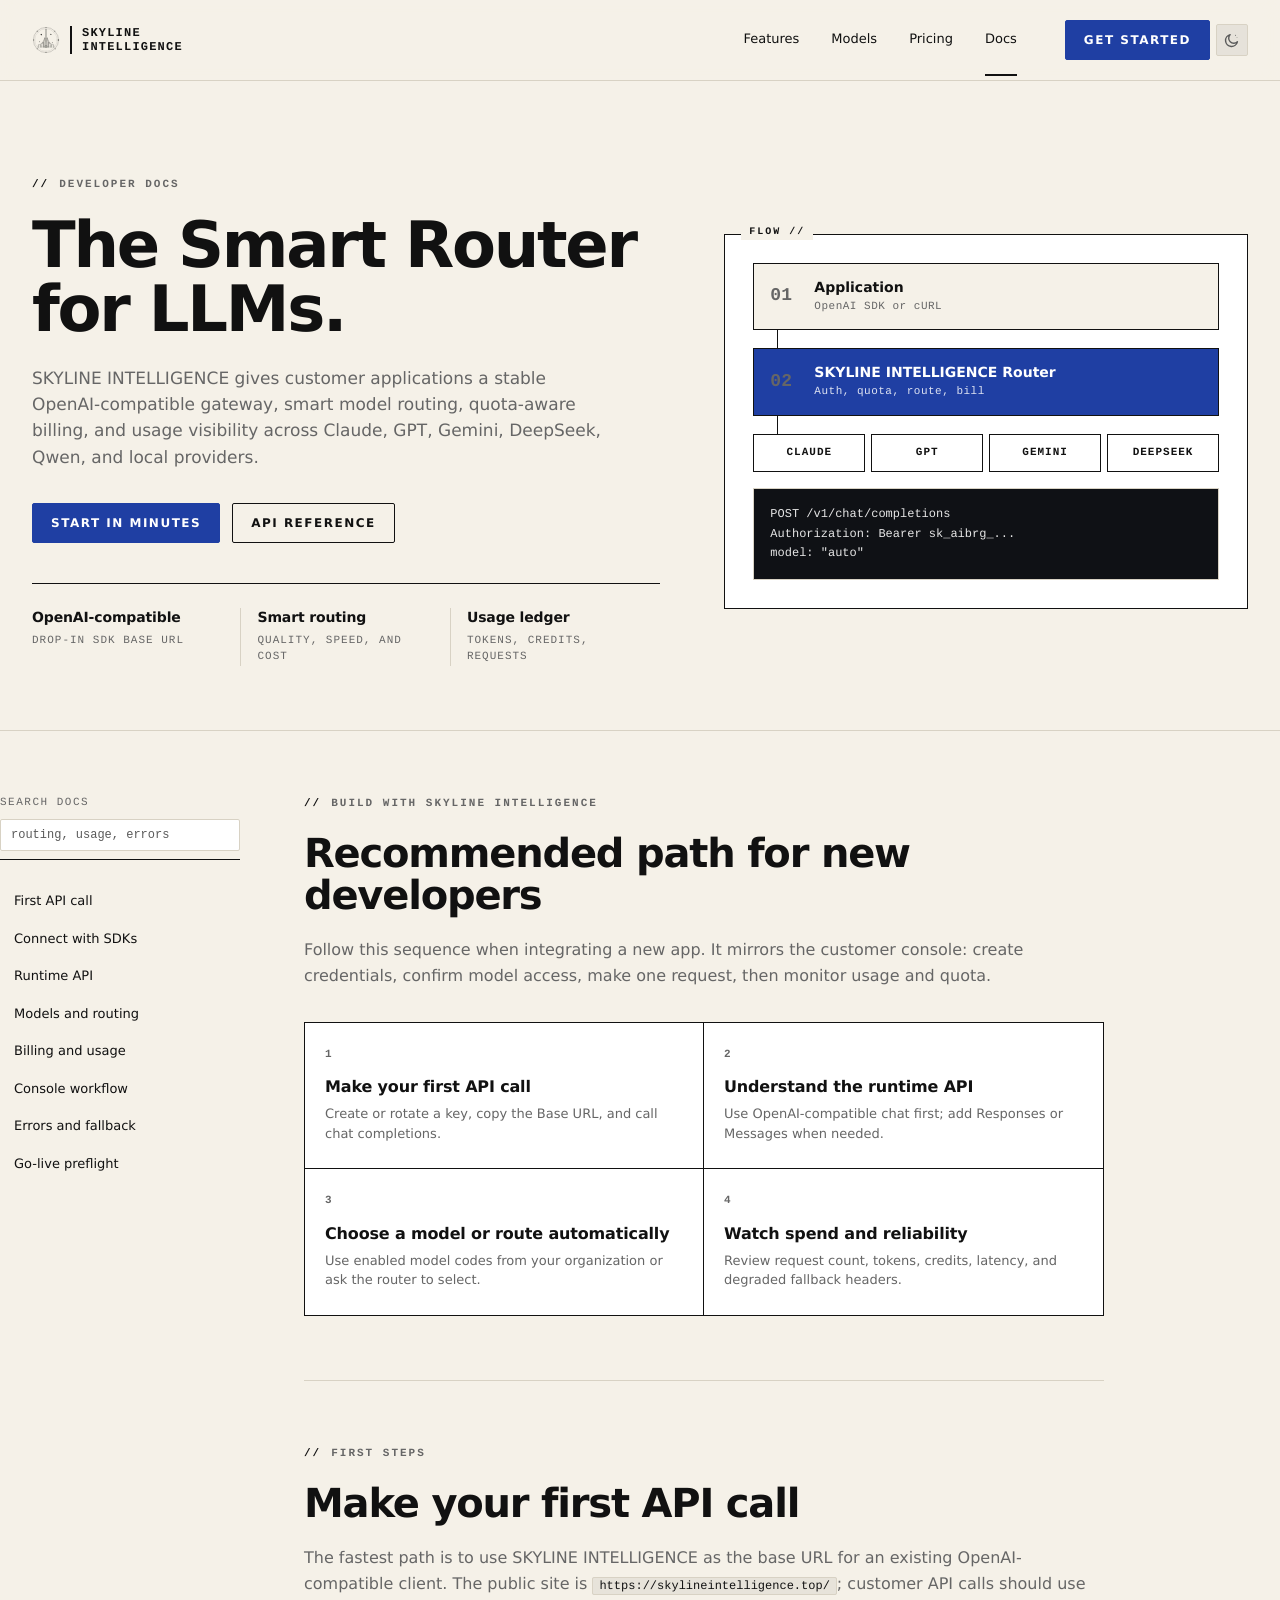
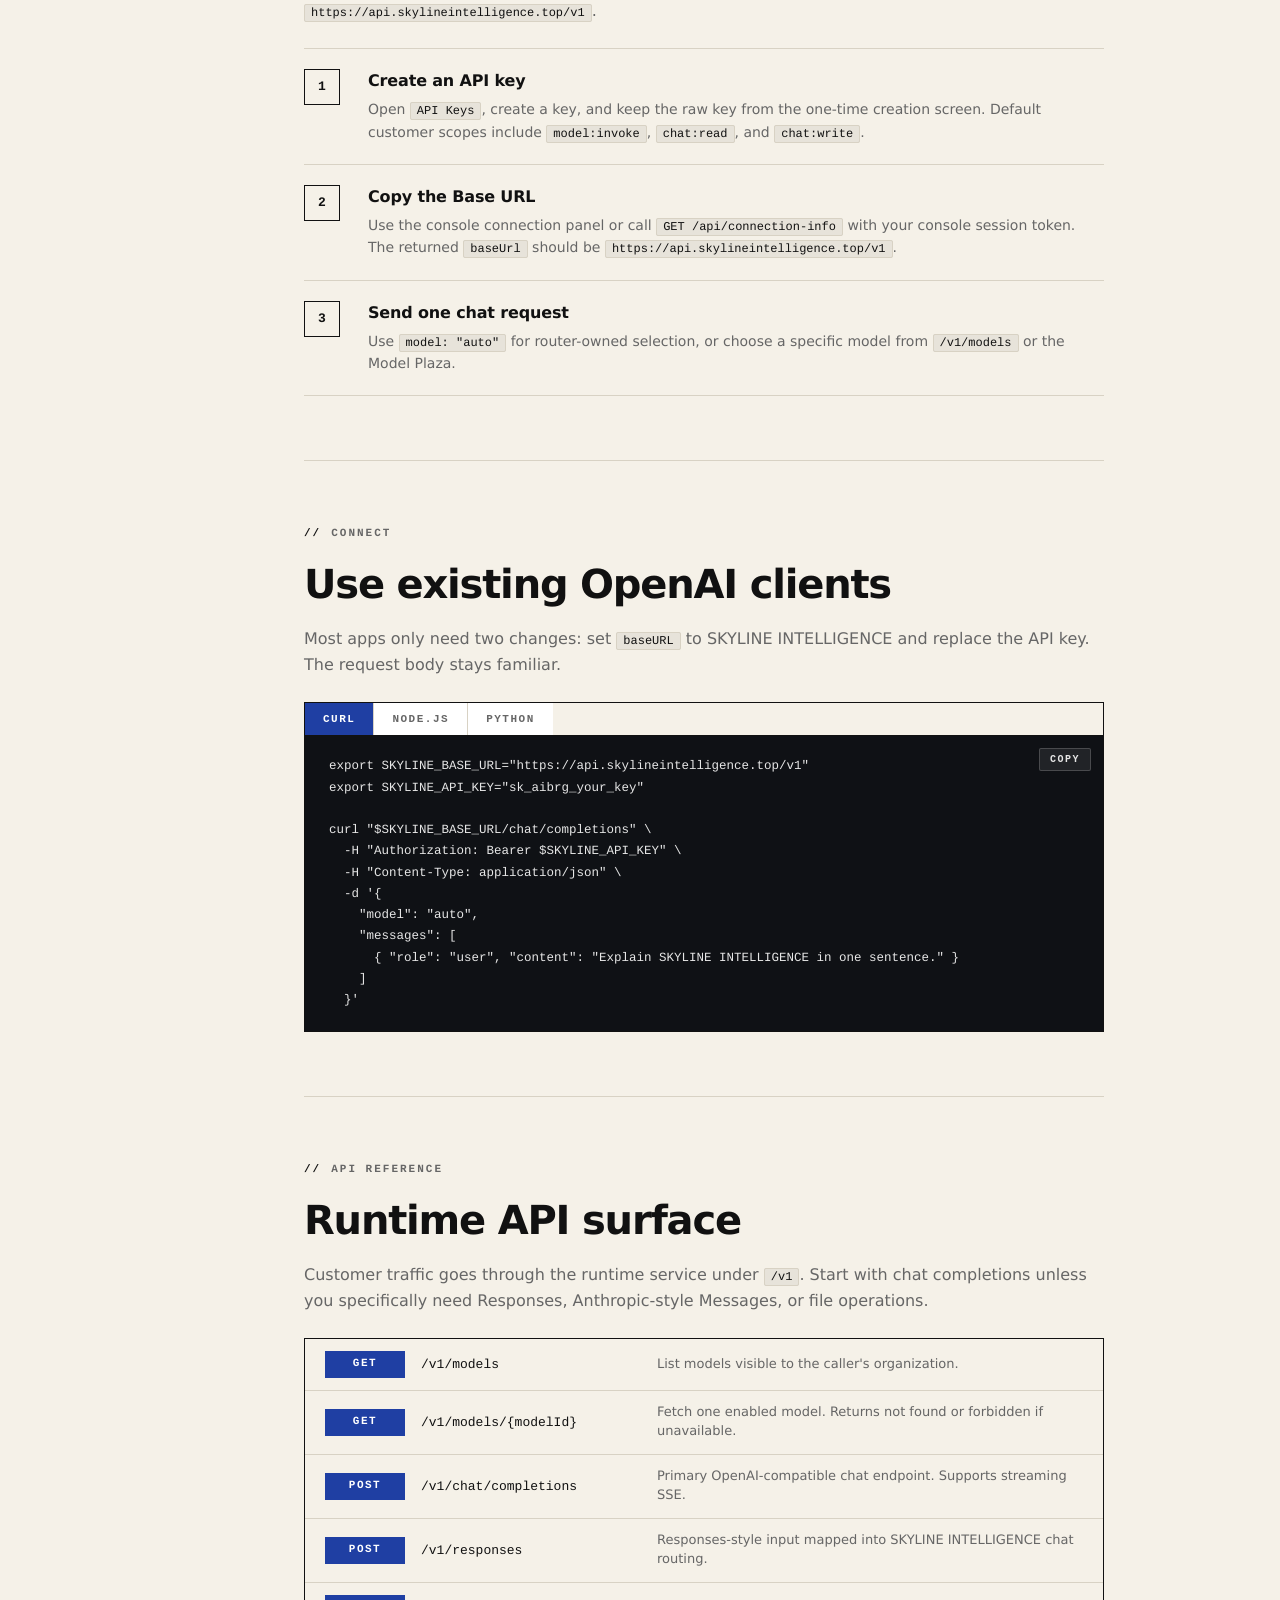
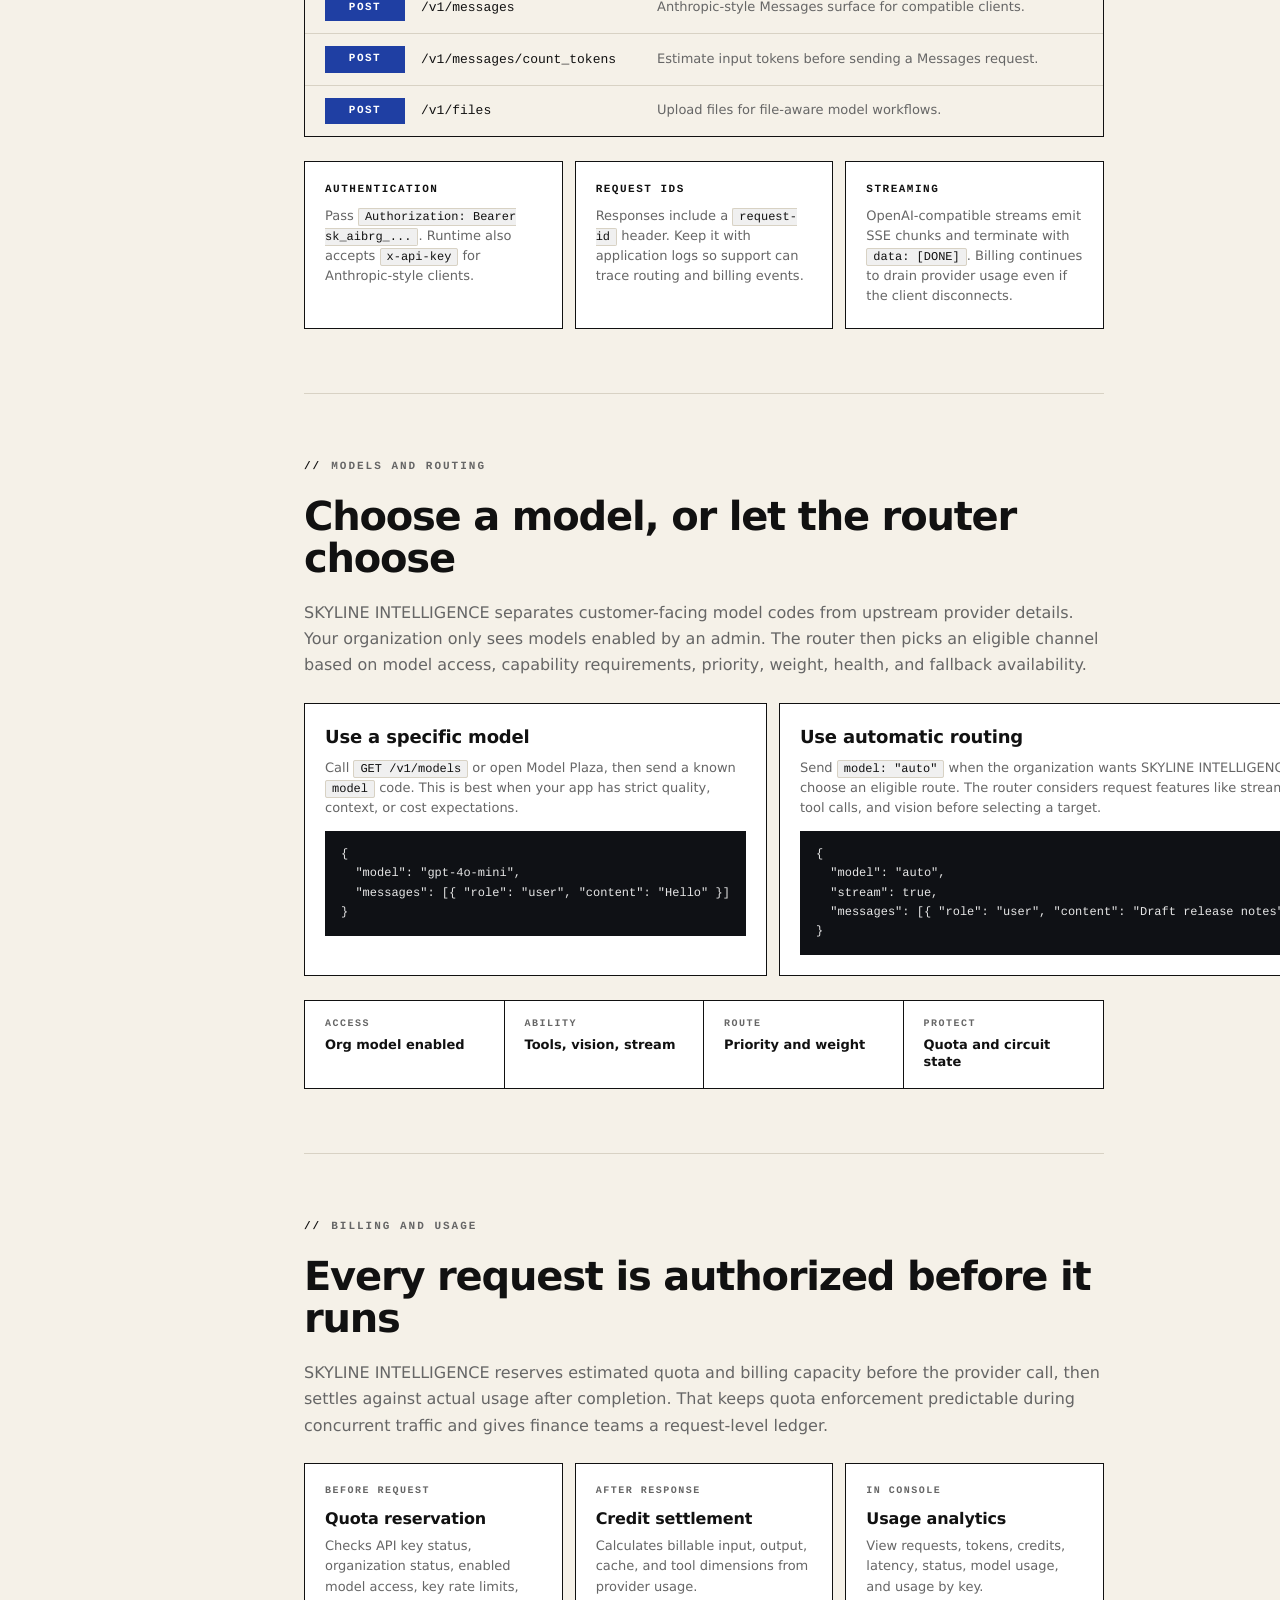
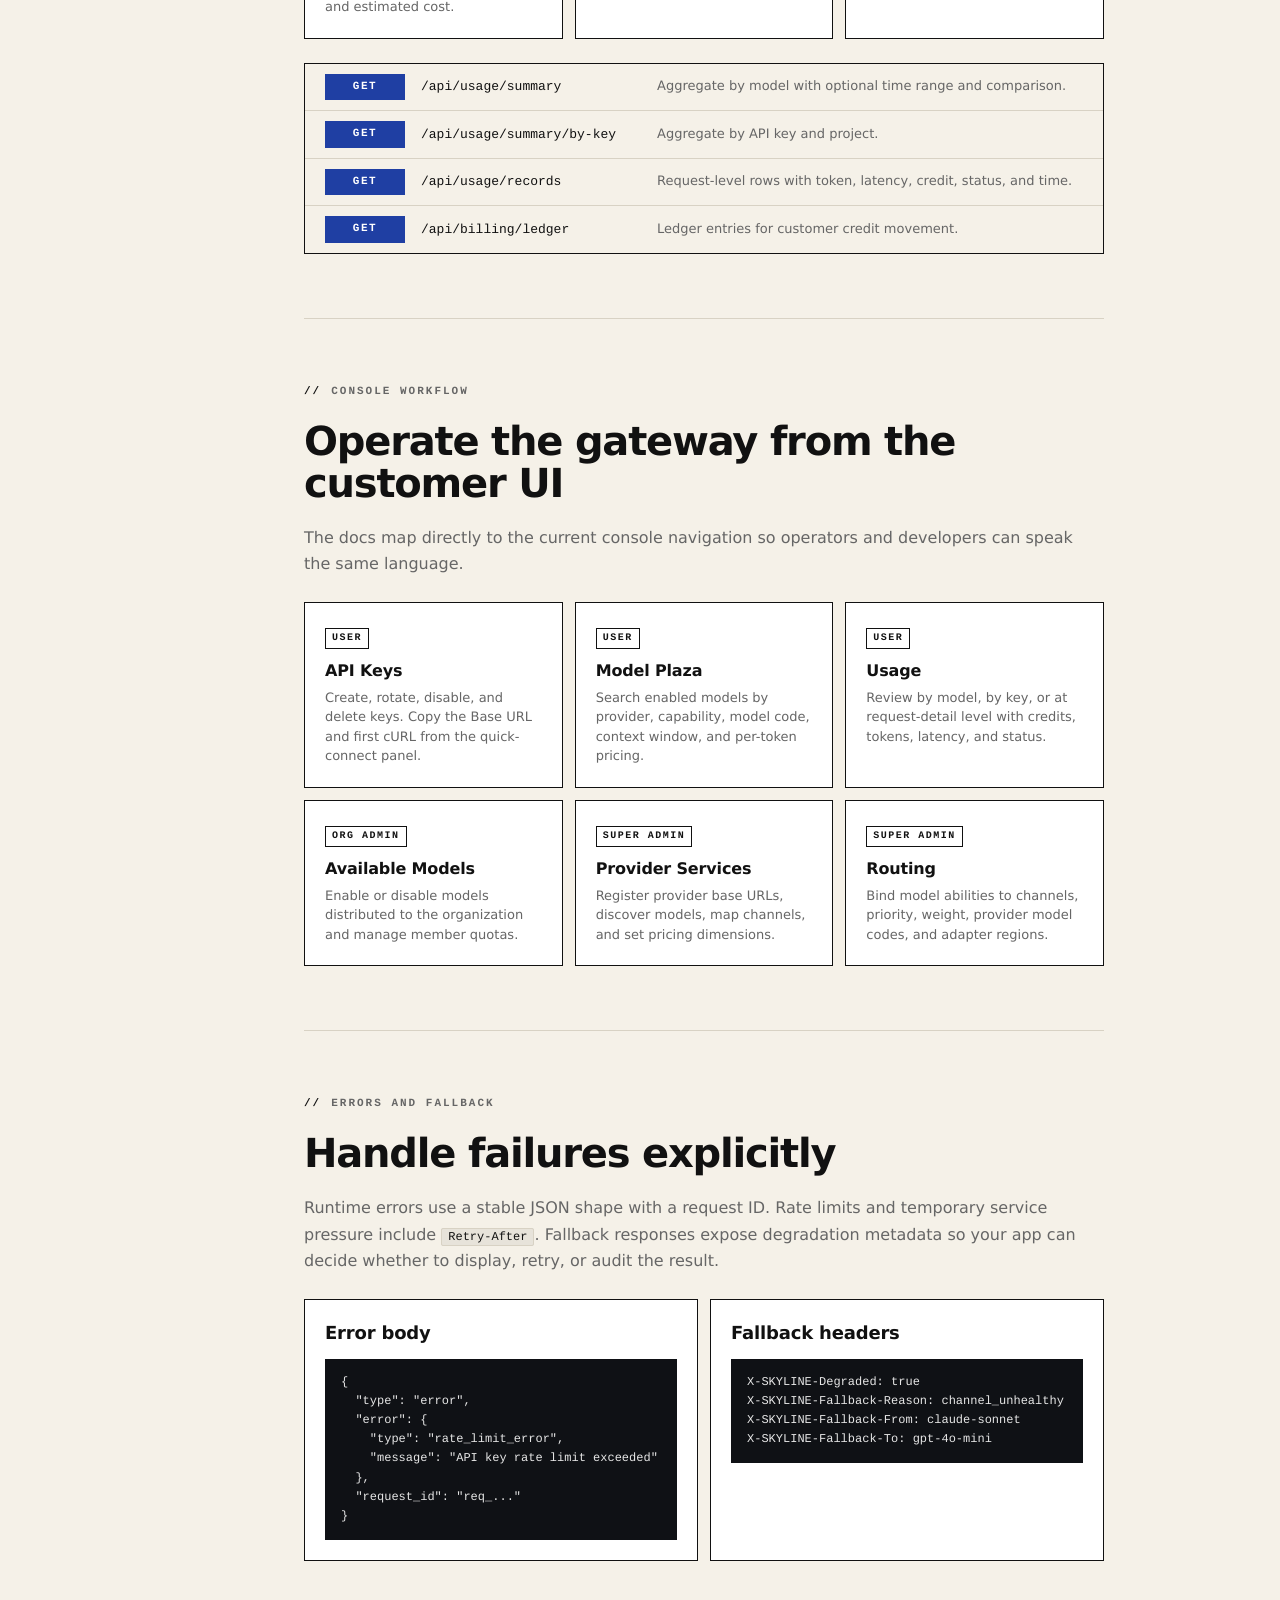
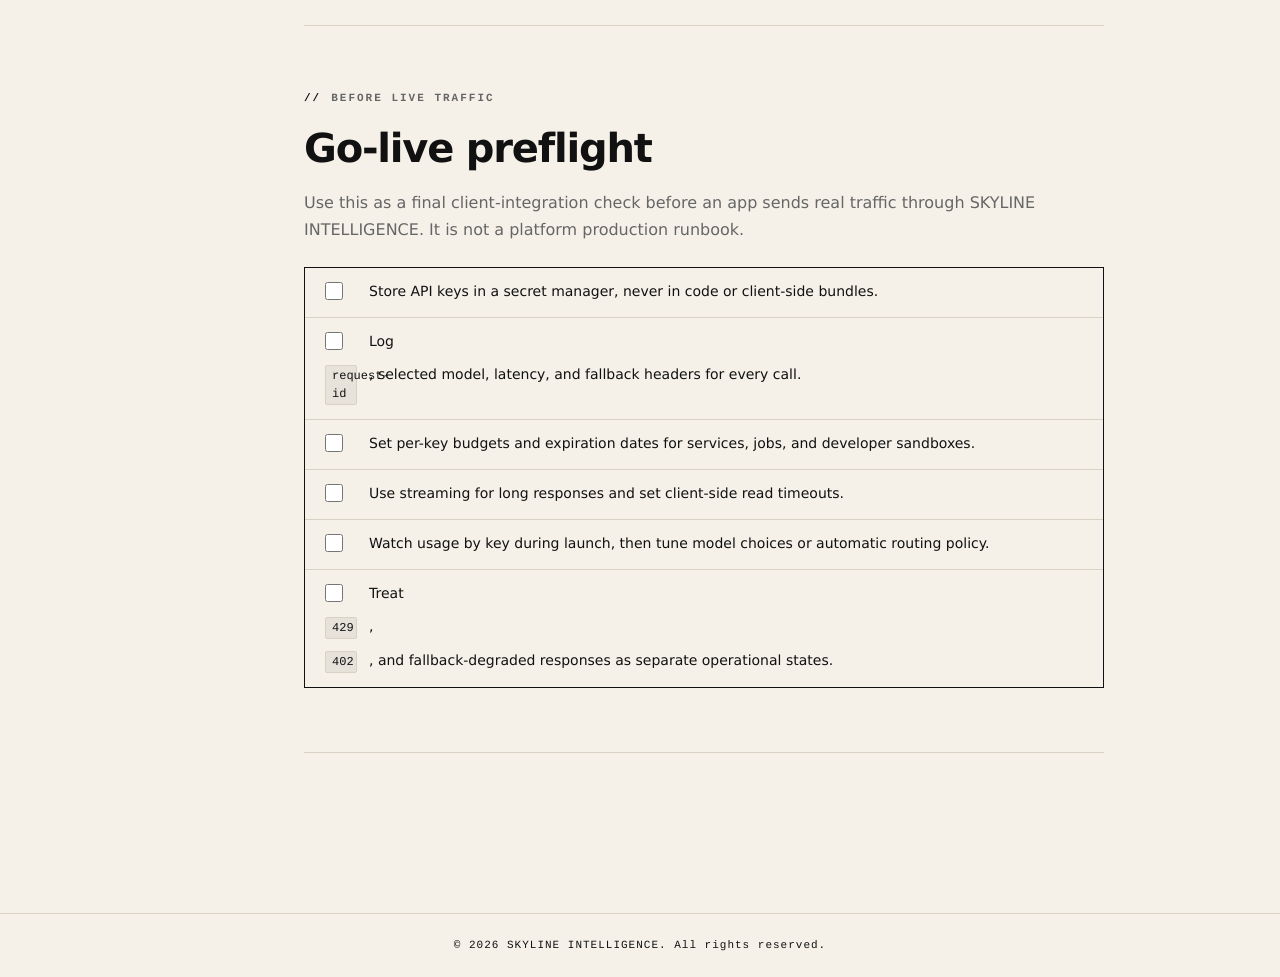
==== commit 744ea2bd: "v33 batch: index.html polish + docs.html tweaks + dark favicon + og-image - index.html: 88136 → 9108" ====
--- a/docs.html
+++ b/docs.html
@@ -6,7 +6,7 @@
   <meta name="description" content="OpenAI-compatible gateway, smart routing, and usage-aware billing.">
   <meta name="theme-color" content="#0a0c0f" media="(prefers-color-scheme: dark)">
   <meta name="theme-color" content="#f5f1e8" media="(prefers-color-scheme: light)">
-  <title>SKYLINE AI Docs</title>
+  <title>SKYLINE INTELLIGENCE — Docs</title>
   <link rel="icon" type="image/svg+xml" href="./linework-logo/logo-stamp.svg">
   <script>
     /* FOUC-safe theme init */
@@ -22,7 +22,7 @@
     })();
   </script>
   <style>
-    /* === SKYLINE AI Docs — Dark-first with light fallback === */
+    /* === SKYLINE INTELLIGENCE Docs — Dark-first with light fallback === */
 
     :root {
       --bg: #0a0c0f;
@@ -978,7 +978,7 @@
 <!-- ===== HEADER ===== -->
 <header class="site-header">
   <div class="container">
-    <a class="brand" href="https://skylineintelligence.top/" aria-label="SKYLINE AI — home">
+    <a class="brand" href="./index.html" aria-label="SKYLINE INTELLIGENCE — home">
       <img class="brand-mark"
            src="./linework-logo/logo-skyline-reverse.svg"
            data-logo-light="./linework-logo/logo-skyline.svg"
@@ -1023,12 +1023,12 @@
       <div class="hero-copy">
         <p class="eyebrow">Developer docs</p>
         <h1>The Smart Router for LLMs.</h1>
-        <p class="hero-subtitle">SKYLINE AI gives customer applications a stable OpenAI-compatible gateway, smart model routing, quota-aware billing, and usage visibility across Claude, GPT, Gemini, DeepSeek, Qwen, and local providers.</p>
+        <p class="hero-subtitle">SKYLINE INTELLIGENCE gives customer applications a stable OpenAI-compatible gateway, smart model routing, quota-aware billing, and usage visibility across Claude, GPT, Gemini, DeepSeek, Qwen, and local providers.</p>
         <div class="hero-actions">
           <a class="btn btn-primary" href="#quickstart">Start in minutes</a>
           <a class="btn btn-ghost" href="#api-reference">API reference</a>
         </div>
-        <div class="hero-stats" aria-label="SKYLINE AI product signals">
+        <div class="hero-stats" aria-label="SKYLINE INTELLIGENCE product signals">
           <div>
             <strong>OpenAI-compatible</strong>
             <span>Drop-in SDK base URL</span>
@@ -1043,7 +1043,7 @@
           </div>
         </div>
       </div>
-      <div class="hero-panel" aria-label="SKYLINE AI request flow preview">
+      <div class="hero-panel" aria-label="SKYLINE INTELLIGENCE request flow preview">
         <div class="flow-card flow-card-source">
           <span>01</span>
           <strong>Application</strong>
@@ -1052,7 +1052,7 @@
         <div class="flow-line"></div>
         <div class="flow-card flow-card-router">
           <span>02</span>
-          <strong>SKYLINE AI Router</strong>
+          <strong>SKYLINE INTELLIGENCE Router</strong>
           <small>Auth, quota, route, bill</small>
         </div>
         <div class="flow-line"></div>
@@ -1090,7 +1090,7 @@
 
     <div class="docs-content">
       <section class="doc-section intro-section" data-searchable="docs overview one api smart router openai compatible">
-        <p class="eyebrow">Build with SKYLINE AI</p>
+        <p class="eyebrow">Build with SKYLINE INTELLIGENCE</p>
         <h2>Recommended path for new developers</h2>
         <p>Follow this sequence when integrating a new app. It mirrors the customer console: create credentials, confirm model access, make one request, then monitor usage and quota.</p>
         <div class="path-grid">
@@ -1120,7 +1120,7 @@
       <section class="doc-section" id="quickstart" data-searchable="quickstart first api call create key base url curl">
         <p class="eyebrow">First steps</p>
         <h2>Make your first API call</h2>
-        <p>The fastest path is to use SKYLINE AI as the base URL for an existing OpenAI-compatible client. The public site is <code>https://skylineintelligence.top/</code>; customer API calls should use <code>https://api.skylineintelligence.top/v1</code>.</p>
+        <p>The fastest path is to use SKYLINE INTELLIGENCE as the base URL for an existing OpenAI-compatible client. The public site is <code>https://skylineintelligence.top/</code>; customer API calls should use <code>https://api.skylineintelligence.top/v1</code>.</p>
         <ol class="step-list">
           <li>
             <span>1</span>
@@ -1149,7 +1149,7 @@
       <section class="doc-section" id="connect" data-searchable="sdk curl python node javascript openai compatible">
         <p class="eyebrow">Connect</p>
         <h2>Use existing OpenAI clients</h2>
-        <p>Most apps only need two changes: set <code>baseURL</code> to SKYLINE AI and replace the API key. The request body stays familiar.</p>
+        <p>Most apps only need two changes: set <code>baseURL</code> to SKYLINE INTELLIGENCE and replace the API key. The request body stays familiar.</p>
 
         <div class="code-tabs" aria-label="API examples">
           <div class="tab-list" role="tablist">
@@ -1168,7 +1168,7 @@
   -d '{
     "model": "auto",
     "messages": [
-      { "role": "user", "content": "Explain SKYLINE AI in one sentence." }
+      { "role": "user", "content": "Explain SKYLINE INTELLIGENCE in one sentence." }
     ]
   }'</code></pre>
           </div>
@@ -1217,7 +1217,7 @@
         <p class="eyebrow">API reference</p>
         <h2>Runtime API surface</h2>
         <p>Customer traffic goes through the runtime service under <code>/v1</code>. Start with chat completions unless you specifically need Responses, Anthropic-style Messages, or file operations.</p>
-        <div class="endpoint-table" role="table" aria-label="SKYLINE AI runtime endpoints">
+        <div class="endpoint-table" role="table" aria-label="SKYLINE INTELLIGENCE runtime endpoints">
           <div role="row">
             <strong role="cell">GET</strong>
             <code role="cell">/v1/models</code>
@@ -1236,7 +1236,7 @@
           <div role="row">
             <strong role="cell">POST</strong>
             <code role="cell">/v1/responses</code>
-            <span role="cell">Responses-style input mapped into SKYLINE AI chat routing.</span>
+            <span role="cell">Responses-style input mapped into SKYLINE INTELLIGENCE chat routing.</span>
           </div>
           <div role="row">
             <strong role="cell">POST</strong>
@@ -1274,7 +1274,7 @@
       <section class="doc-section" id="models" data-searchable="models routing auto route model plaza provider fallback vision tools streaming">
         <p class="eyebrow">Models and routing</p>
         <h2>Choose a model, or let the router choose</h2>
-        <p>SKYLINE AI separates customer-facing model codes from upstream provider details. Your organization only sees models enabled by an admin. The router then picks an eligible channel based on model access, capability requirements, priority, weight, health, and fallback availability.</p>
+        <p>SKYLINE INTELLIGENCE separates customer-facing model codes from upstream provider details. Your organization only sees models enabled by an admin. The router then picks an eligible channel based on model access, capability requirements, priority, weight, health, and fallback availability.</p>
         <div class="split-grid">
           <div class="doc-card">
             <h3>Use a specific model</h3>
@@ -1286,7 +1286,7 @@
           </div>
           <div class="doc-card">
             <h3>Use automatic routing</h3>
-            <p>Send <code>model: "auto"</code> when the organization wants SKYLINE AI to choose an eligible route. The router considers request features like streaming, tool calls, and vision before selecting a target.</p>
+            <p>Send <code>model: "auto"</code> when the organization wants SKYLINE INTELLIGENCE to choose an eligible route. The router considers request features like streaming, tool calls, and vision before selecting a target.</p>
             <pre><code>{
   "model": "auto",
   "stream": true,
@@ -1305,7 +1305,7 @@
       <section class="doc-section" id="billing" data-searchable="billing usage credits quota ledger budget usage summary api keys">
         <p class="eyebrow">Billing and usage</p>
         <h2>Every request is authorized before it runs</h2>
-        <p>SKYLINE AI reserves estimated quota and billing capacity before the provider call, then settles against actual usage after completion. That keeps quota enforcement predictable during concurrent traffic and gives finance teams a request-level ledger.</p>
+        <p>SKYLINE INTELLIGENCE reserves estimated quota and billing capacity before the provider call, then settles against actual usage after completion. That keeps quota enforcement predictable during concurrent traffic and gives finance teams a request-level ledger.</p>
         <div class="metric-row">
           <div>
             <span>Before request</span>
@@ -1398,7 +1398,7 @@
       <section class="doc-section" id="checklist" data-searchable="go live preflight integration api key logging quota retries">
         <p class="eyebrow">Before live traffic</p>
         <h2>Go-live preflight</h2>
-        <p>Use this as a final client-integration check before an app sends real traffic through SKYLINE AI. It is not a platform production runbook.</p>
+        <p>Use this as a final client-integration check before an app sends real traffic through SKYLINE INTELLIGENCE. It is not a platform production runbook.</p>
         <div class="checklist">
           <label><input type="checkbox"> Store API keys in a secret manager, never in code or client-side bundles.</label>
           <label><input type="checkbox"> Log <code>request-id</code>, selected model, latency, and fallback headers for every call.</label>
@@ -1417,7 +1417,7 @@
 <!-- ===== FOOTER ===== -->
 <footer class="site-footer">
   <div class="container">
-    <span>© 2026 SKYLINE AI. All rights reserved.</span>
+    <span>© 2026 SKYLINE INTELLIGENCE. All rights reserved.</span>
   </div>
 </footer>
 
